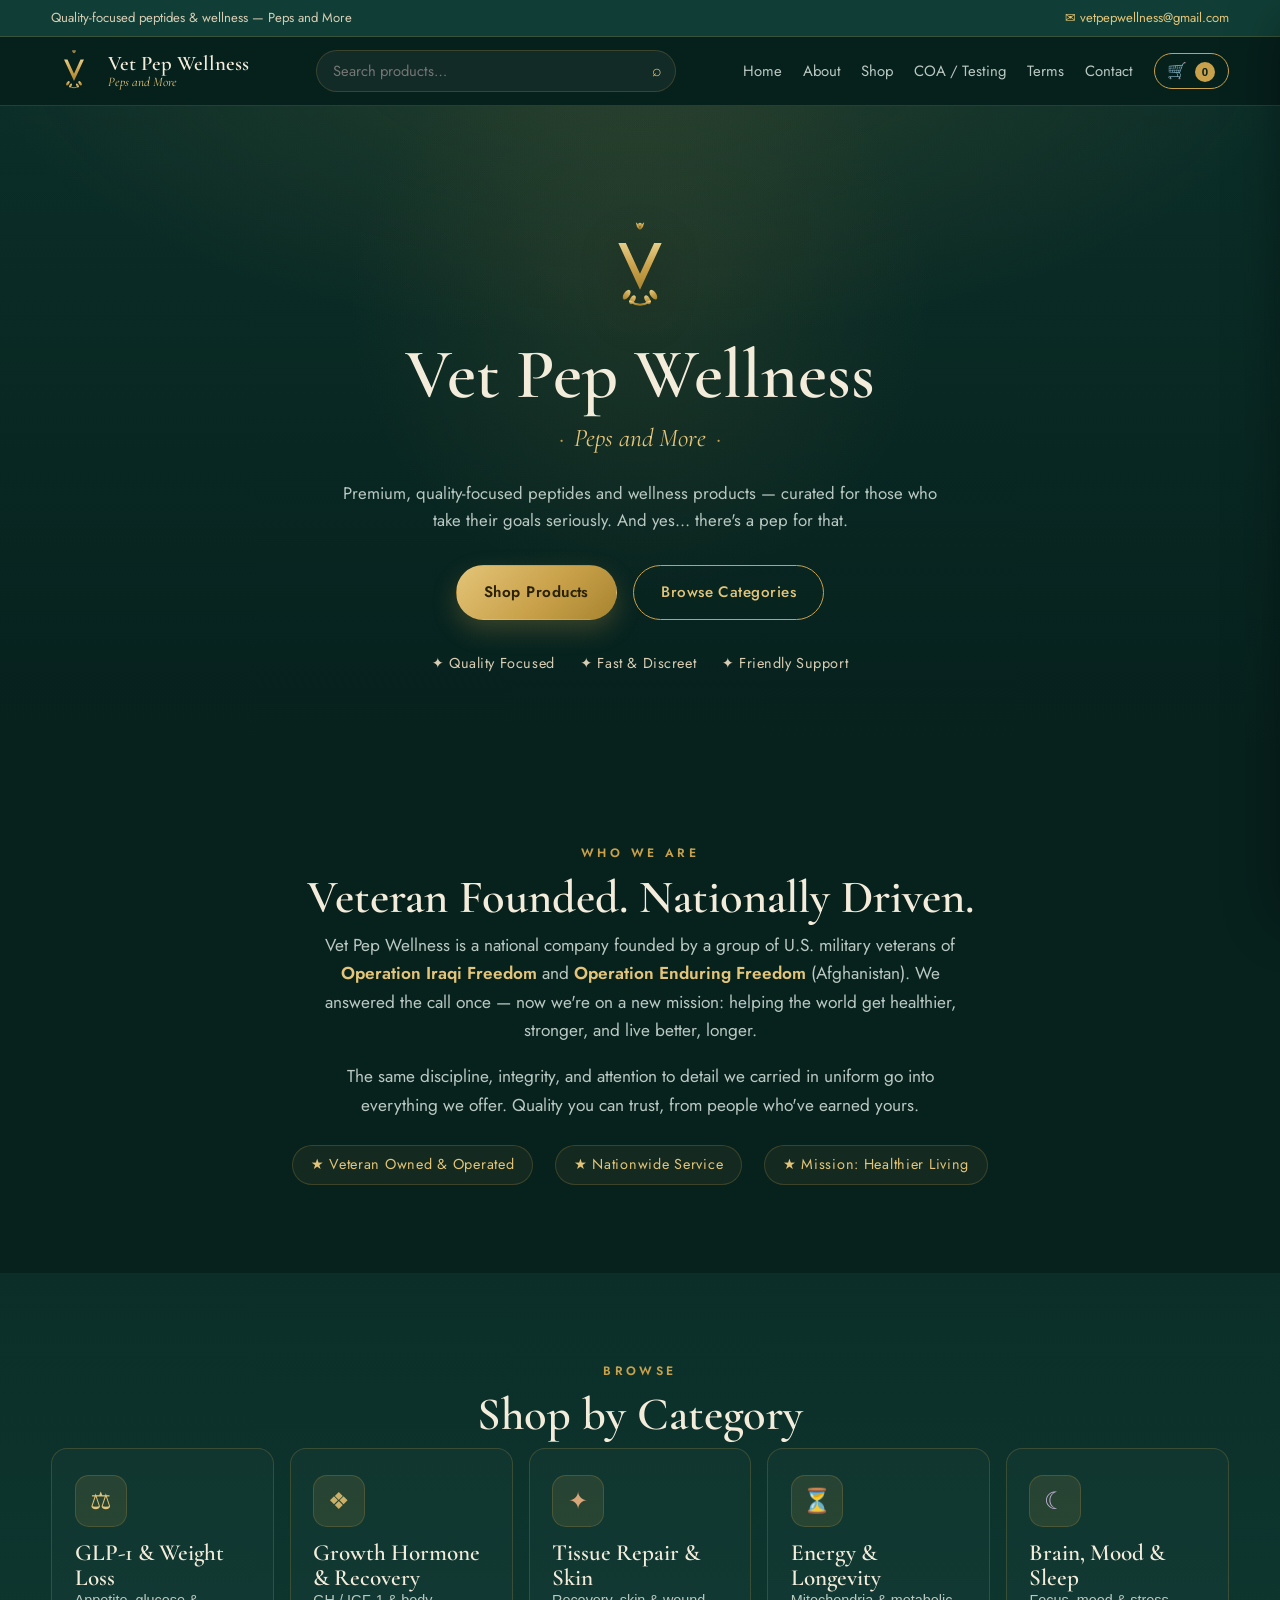
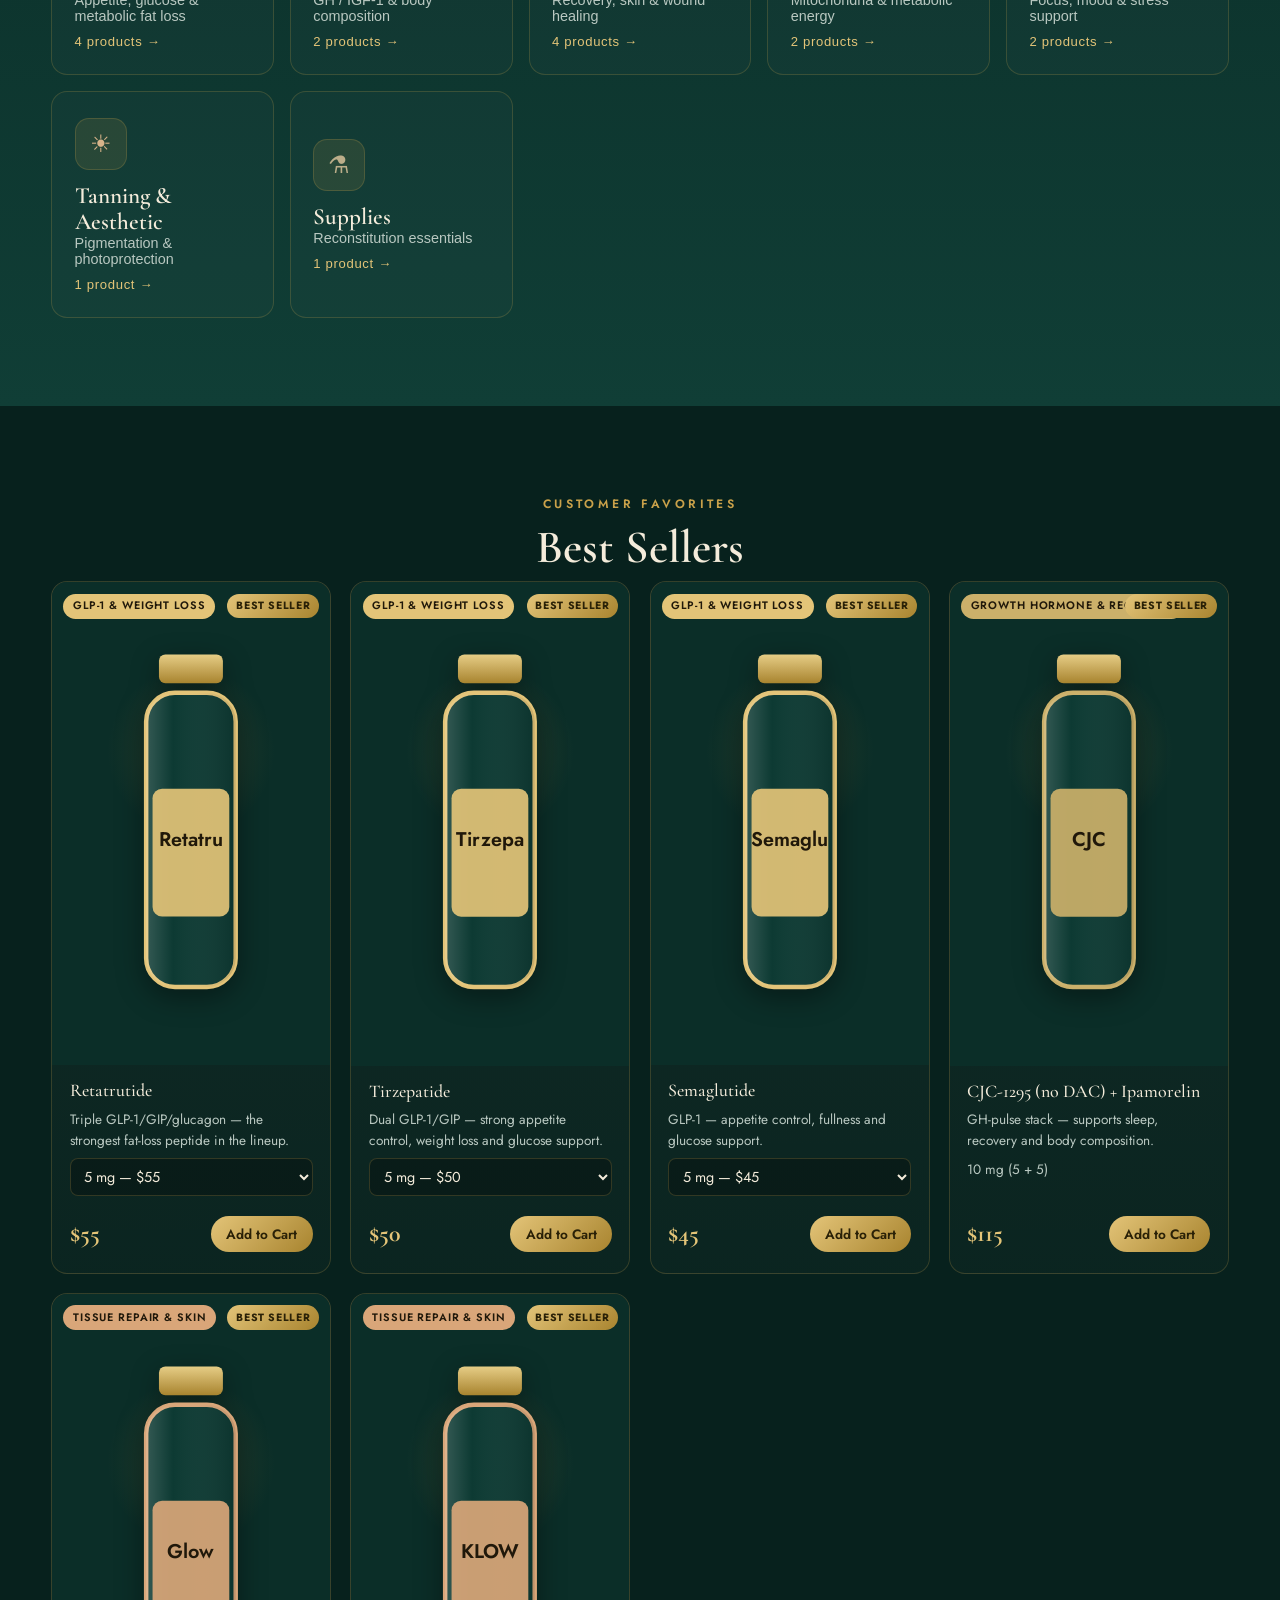
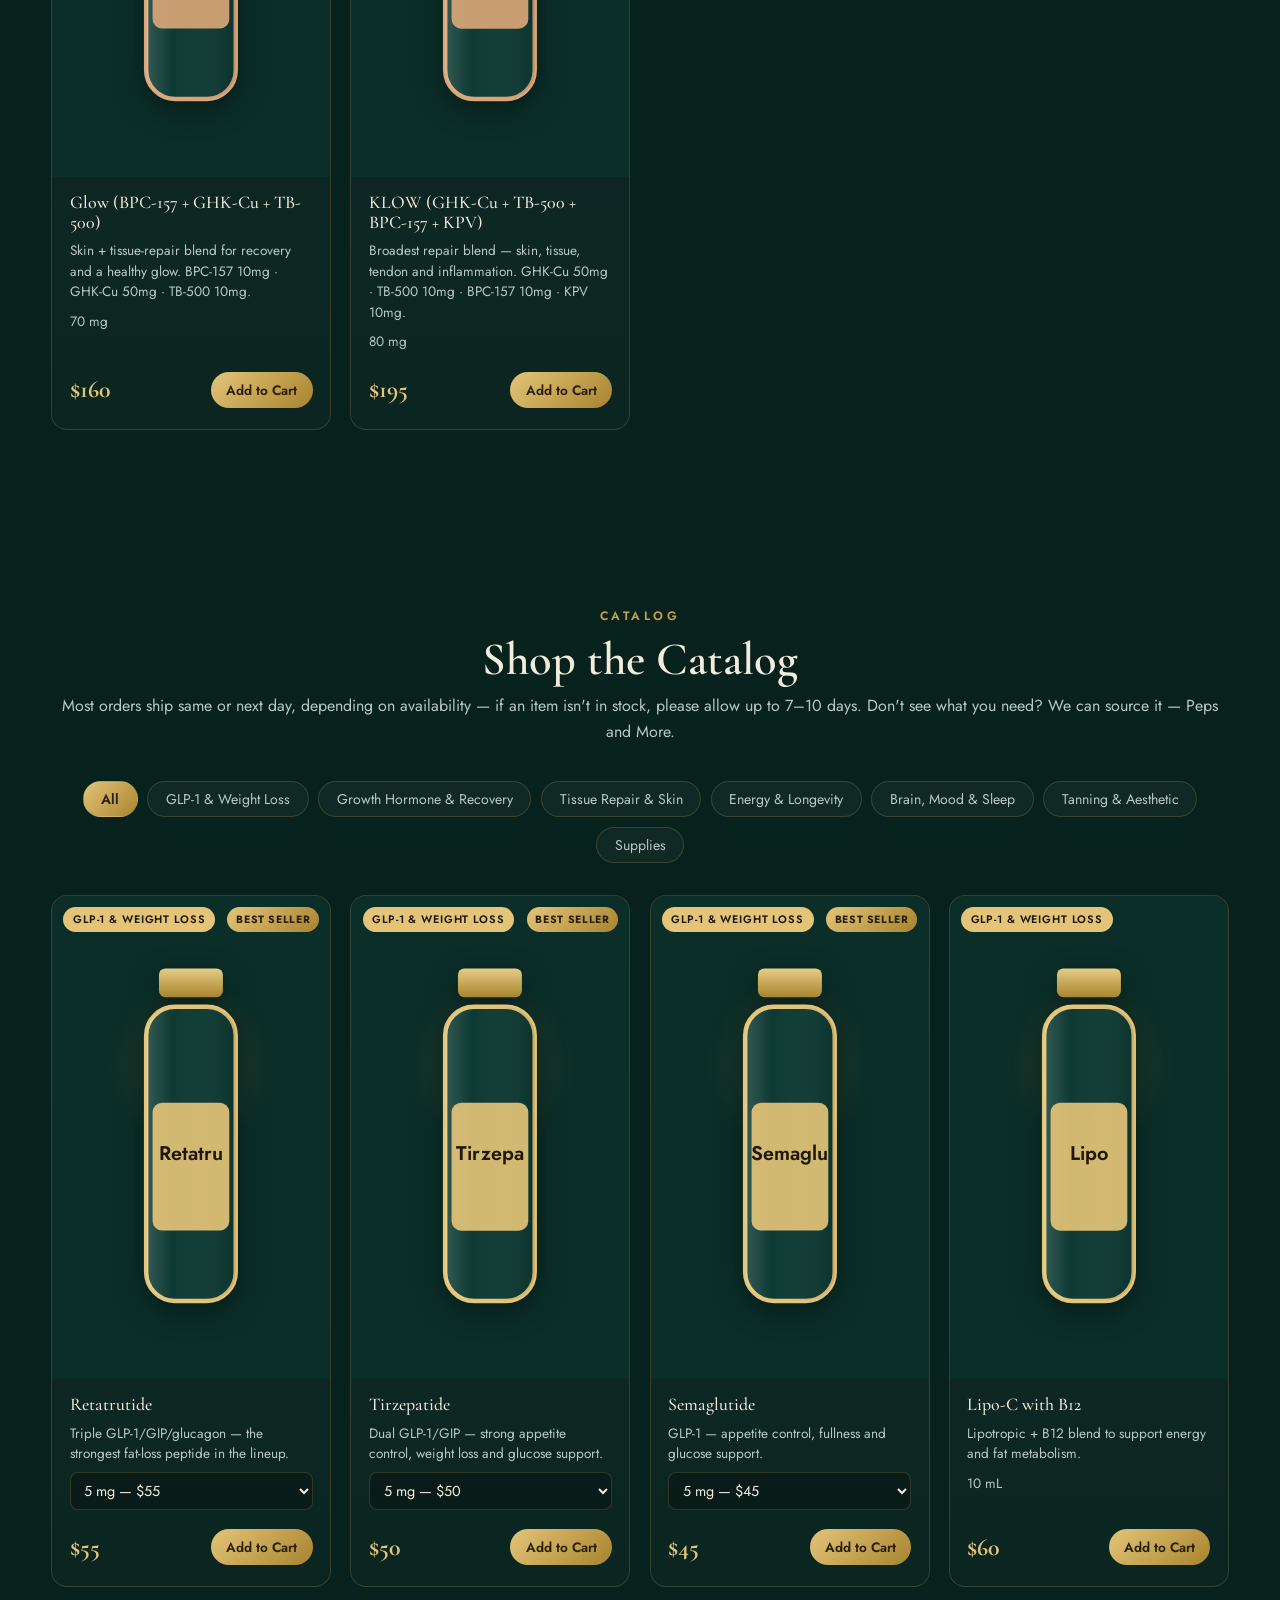
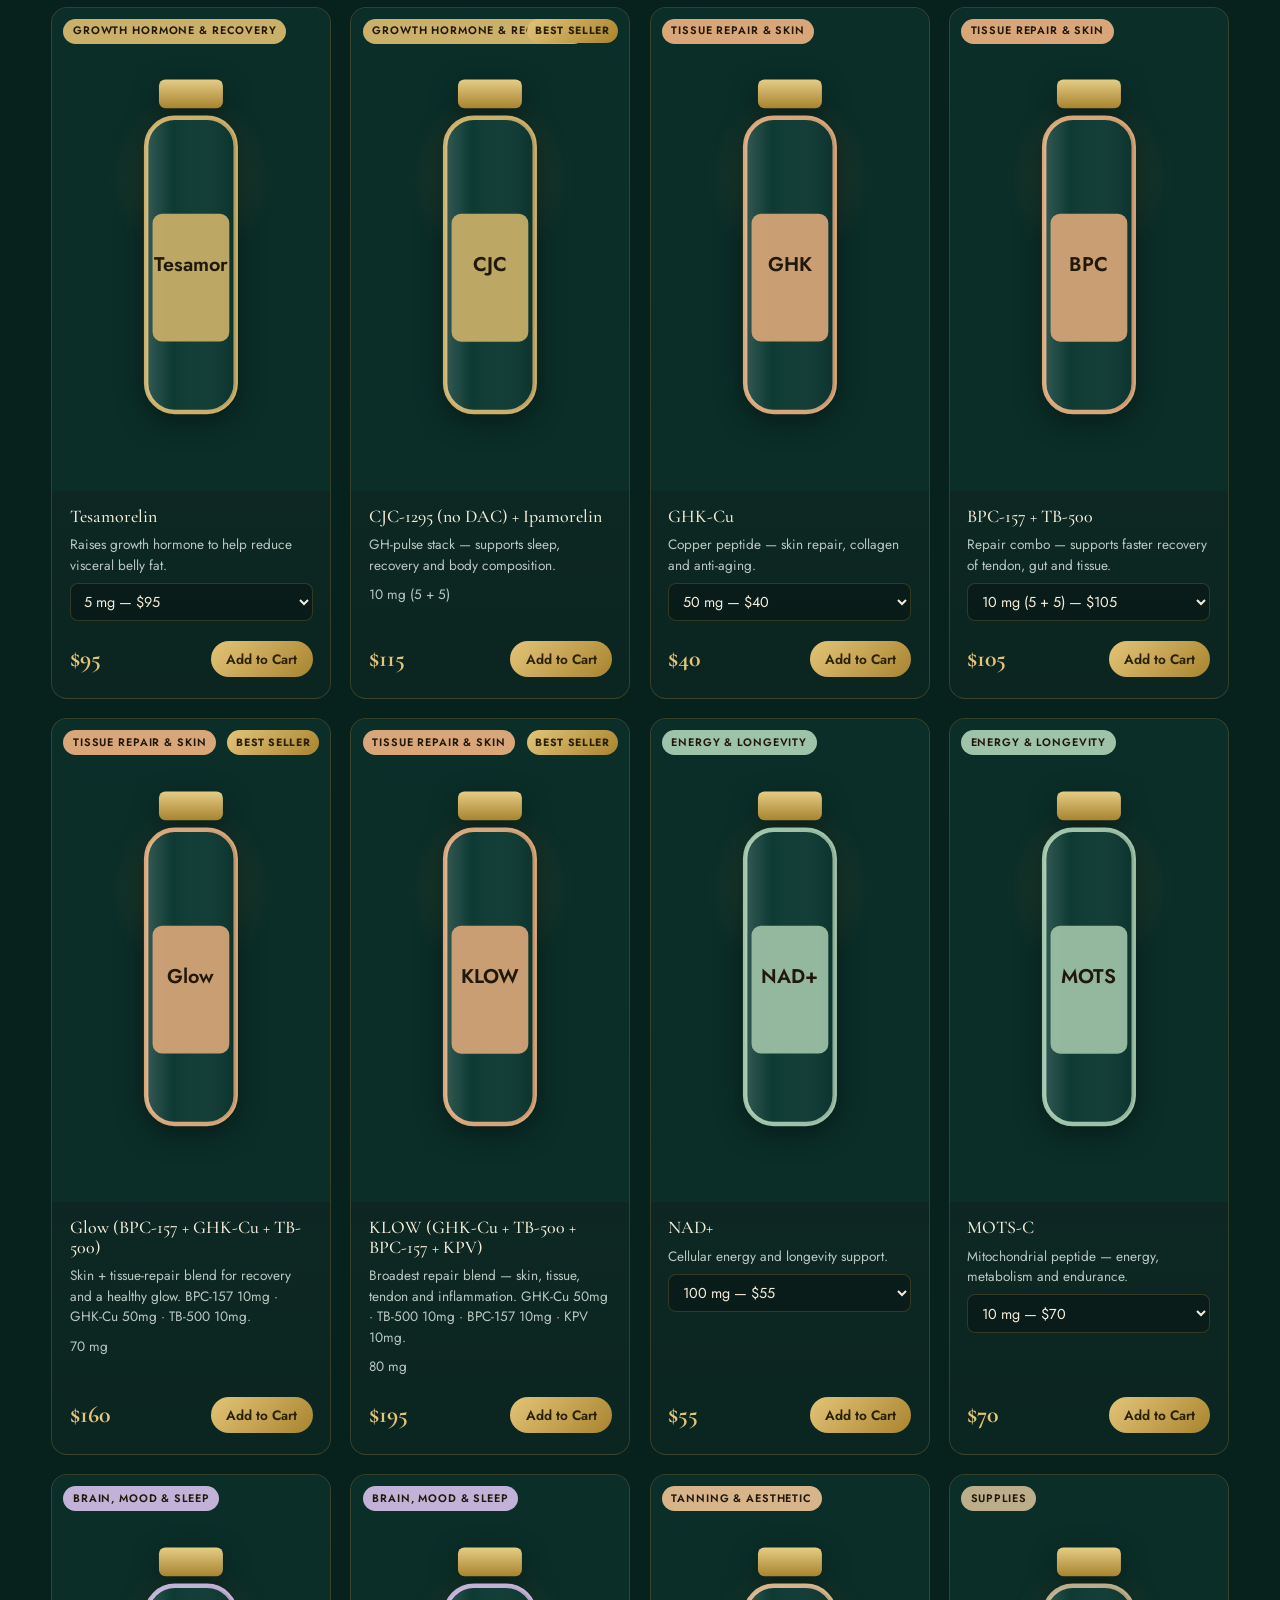
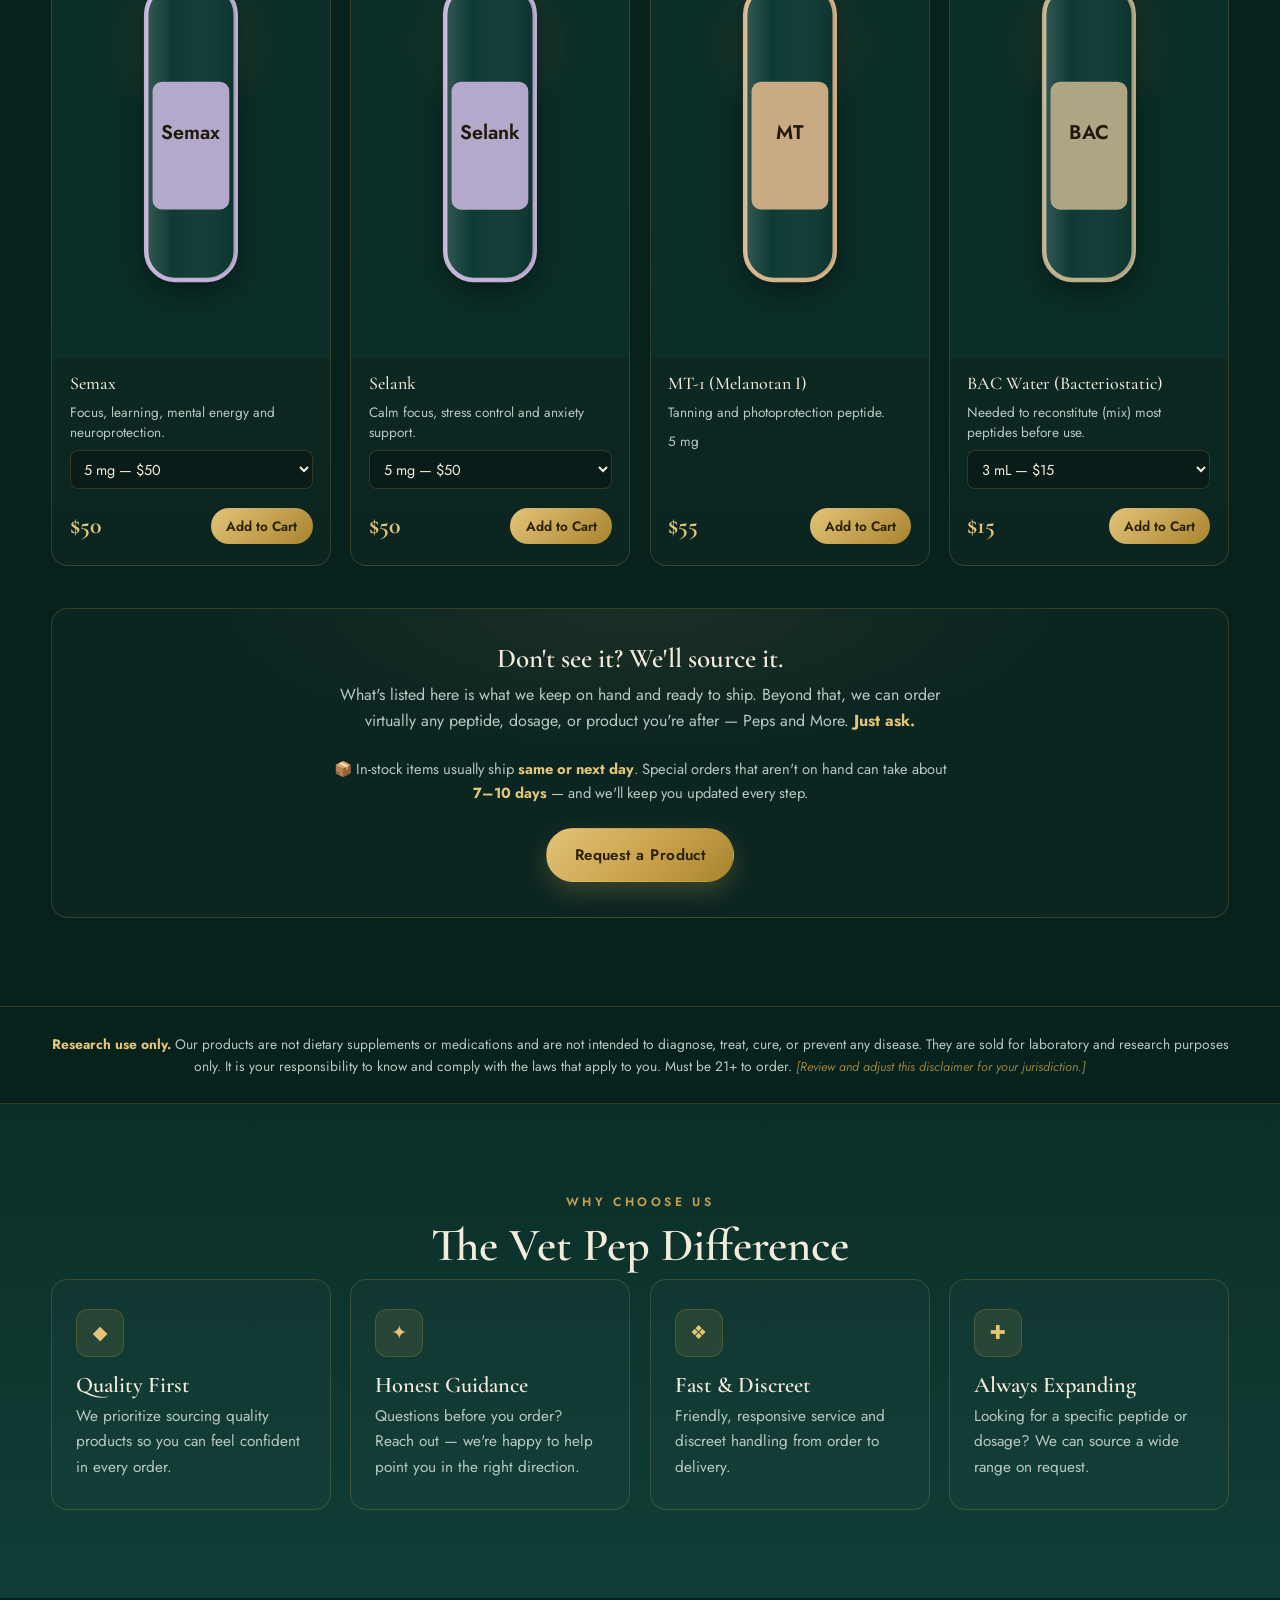
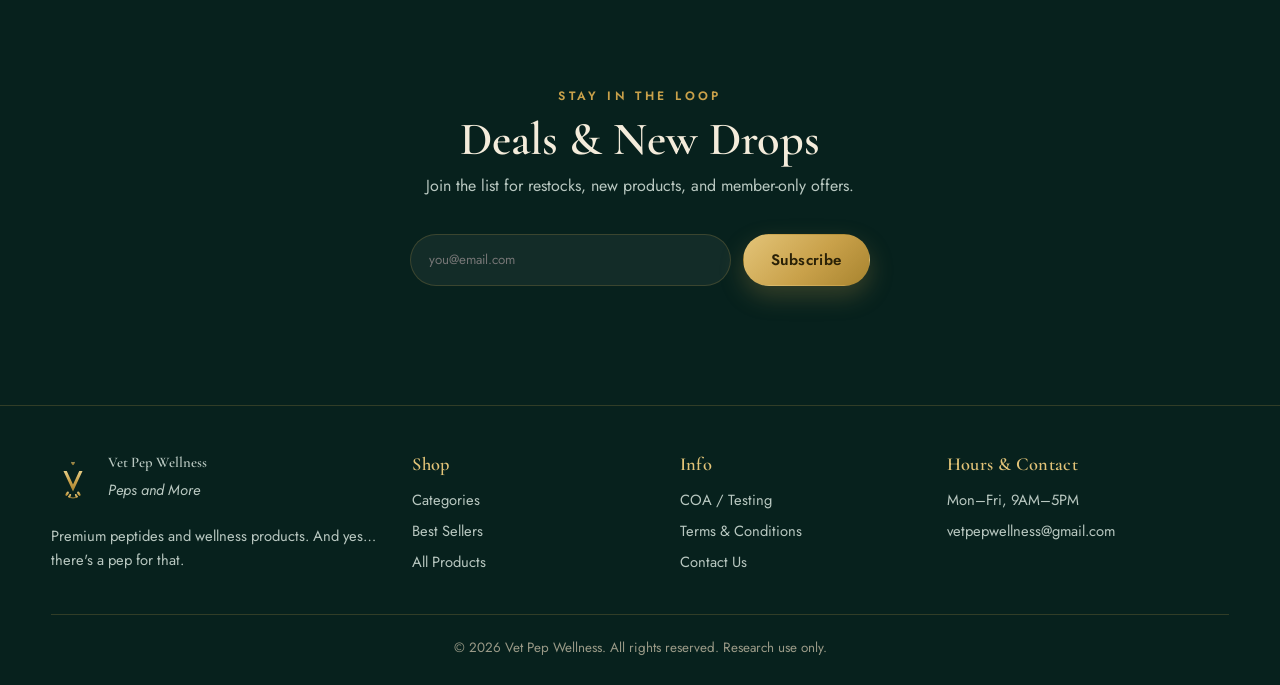
==== index.html @ 70e0a2d5 "Switch contact to email (vetpepwellness@gmail.com), remove phone & SMS/WhatsApp buttons; rep codes t" ====
<!DOCTYPE html>
<html lang="en">
<head>
  <meta charset="UTF-8" />
  <meta name="viewport" content="width=device-width, initial-scale=1.0" />
  <title>Vet Pep Wellness — Peps and More</title>
  <meta name="description" content="Vet Pep Wellness — premium research peptides and wellness products. Peps and More. Veteran founded. GLP-1 analogs, geroprotectors, recovery and performance support." />
  <meta name="theme-color" content="#07211d" />
  <link rel="canonical" href="https://vetpepwellness.com/" />
  <!-- Open Graph / social sharing -->
  <meta property="og:type" content="website" />
  <meta property="og:site_name" content="Vet Pep Wellness" />
  <meta property="og:title" content="Vet Pep Wellness — Peps and More" />
  <meta property="og:description" content="Premium peptides & wellness products. Veteran founded & operated. And yes… there's a pep for that." />
  <meta property="og:url" content="https://vetpepwellness.com/" />
  <meta property="og:image" content="https://vetpepwellness.com/assets/og-image.png" />
  <meta name="twitter:card" content="summary_large_image" />
  <meta name="twitter:title" content="Vet Pep Wellness — Peps and More" />
  <meta name="twitter:description" content="Premium peptides & wellness products. Veteran founded & operated." />
  <meta name="twitter:image" content="https://vetpepwellness.com/assets/og-image.png" />
  <!-- NOTE: replace the vetpepwellness.com URLs above with your real domain. -->
  <link rel="icon" href="assets/logo.svg" type="image/svg+xml" />
  <link rel="apple-touch-icon" href="assets/logo.svg" />
  <link rel="preconnect" href="https://fonts.googleapis.com" />
  <link rel="preconnect" href="https://fonts.gstatic.com" crossorigin />
  <link href="https://fonts.googleapis.com/css2?family=Cormorant+Garamond:wght@500;600;700&family=Jost:wght@300;400;500;600&display=swap" rel="stylesheet" />
  <link rel="stylesheet" href="styles.css" />
</head>
<body>
  <!-- Top bar -->
  <div class="topbar">
    <div class="container topbar-inner">
      <span>Quality-focused peptides &amp; wellness — Peps and More</span>
      <a href="mailto:vetpepwellness@gmail.com" class="topbar-phone">✉ vetpepwellness@gmail.com</a>
    </div>
  </div>

  <!-- Header / Nav -->
  <header class="site-header" id="top">
    <div class="container nav-inner">
      <a class="brand" href="index.html" aria-label="Vet Pep Wellness home">
        <img src="assets/logo.svg" alt="" class="brand-mark" width="46" height="46" />
        <span class="brand-text">
          <span class="brand-name">Vet Pep Wellness</span>
          <span class="brand-tag">Peps and More</span>
        </span>
      </a>

      <div class="nav-search">
        <input type="search" id="search" placeholder="Search products…" aria-label="Search products" />
        <span class="nav-search-icon" aria-hidden="true">⌕</span>
      </div>

      <button class="nav-toggle" aria-label="Toggle menu" aria-expanded="false">
        <span></span><span></span><span></span>
      </button>

      <nav class="nav" aria-label="Primary">
        <a href="index.html">Home</a>
        <a href="#about">About</a>
        <a href="#shop">Shop</a>
        <a href="coa.html">COA / Testing</a>
        <a href="terms.html">Terms</a>
        <a href="contact.html">Contact</a>
        <button class="cart-btn" id="cart-btn" aria-label="Open cart">
          🛒 <span class="cart-count" id="cart-count">0</span>
        </button>
      </nav>
    </div>
  </header>

  <!-- Hero / Advertisement -->
  <section class="hero">
    <div class="hero-glow" aria-hidden="true"></div>
    <div class="container hero-inner">
      <img src="assets/logo.svg" alt="Vet Pep Wellness" class="hero-logo" width="100" height="100" />
      <h1 class="hero-title">Vet Pep Wellness</h1>
      <p class="hero-sub">Peps and More</p>
      <p class="hero-lead">Premium, quality-focused peptides and wellness products — curated for those who take their goals seriously. And yes… there's a pep for that.</p>
      <div class="hero-actions">
        <a href="#shop" class="btn btn-gold">Shop Products</a>
        <a href="#categories" class="btn btn-ghost">Browse Categories</a>
      </div>
      <div class="hero-badges">
        <span>✦ Quality Focused</span>
        <span>✦ Fast &amp; Discreet</span>
        <span>✦ Friendly Support</span>
      </div>
    </div>
  </section>

  <!-- Who We Are -->
  <section class="section" id="about">
    <div class="container narrow center">
      <p class="eyebrow center">Who We Are</p>
      <h2 class="section-title">Veteran Founded. Nationally Driven.</h2>
      <p class="about-lead">
        Vet Pep Wellness is a national company founded by a group of U.S. military veterans
        of <strong>Operation Iraqi Freedom</strong> and <strong>Operation Enduring Freedom</strong>
        (Afghanistan). We answered the call once — now we're on a new mission: helping the
        world get healthier, stronger, and live better, longer.
      </p>
      <p class="about-lead">
        The same discipline, integrity, and attention to detail we carried in uniform go into
        everything we offer. Quality you can trust, from people who've earned yours.
      </p>
      <div class="about-badges">
        <span>★ Veteran Owned &amp; Operated</span>
        <span>★ Nationwide Service</span>
        <span>★ Mission: Healthier Living</span>
      </div>
    </div>
  </section>

  <!-- Categories -->
  <section class="section section-alt" id="categories">
    <div class="container">
      <p class="eyebrow center">Browse</p>
      <h2 class="section-title center">Shop by Category</h2>
      <div class="category-grid" id="category-grid"><!-- injected --></div>
    </div>
  </section>

  <!-- Featured / Best Sellers -->
  <section class="section" id="featured">
    <div class="container">
      <p class="eyebrow center">Customer Favorites</p>
      <h2 class="section-title center">Best Sellers</h2>
      <div class="product-grid" id="featured-grid"><!-- injected --></div>
    </div>
  </section>

  <!-- Full Shop -->
  <section class="section" id="shop">
    <div class="container">
      <p class="eyebrow center">Catalog</p>
      <h2 class="section-title center">Shop the Catalog</h2>
      <p class="section-note center">Most orders ship same or next day, depending on availability — if an item isn't in stock, please allow up to 7–10 days. Don't see what you need? We can source it — Peps and More.</p>

      <div class="shop-filters" id="shop-filters"><!-- category pills injected --></div>
      <div class="product-grid" id="shop-grid"><!-- injected --></div>
      <p class="no-results" id="no-results" hidden>No products match your search.</p>

      <div class="catalog-callout">
        <h3>Don't see it? We'll source it.</h3>
        <p>
          What's listed here is what we keep on hand and ready to ship. Beyond that, we can
          order virtually any peptide, dosage, or product you're after — Peps and More.
          <strong>Just ask.</strong>
        </p>
        <p class="callout-shipping">
          📦 In-stock items usually ship <strong>same or next day</strong>. Special orders that
          aren't on hand can take about <strong>7–10 days</strong> — and we'll keep you updated
          every step.
        </p>
        <a href="contact.html" class="btn btn-gold">Request a Product</a>
      </div>
    </div>
  </section>

  <!-- Disclaimer banner -->
  <section class="disclaimer-banner">
    <div class="container">
      <p>
        <strong>Research use only.</strong> Our products are not dietary supplements or
        medications and are not intended to diagnose, treat, cure, or prevent any disease.
        They are sold for laboratory and research purposes only. It is your responsibility
        to know and comply with the laws that apply to you. Must be 21+ to order.
        <em>[Review and adjust this disclaimer for your jurisdiction.]</em>
      </p>
    </div>
  </section>

  <!-- Why Us -->
  <section class="section section-alt" id="why">
    <div class="container">
      <p class="eyebrow center">Why Choose Us</p>
      <h2 class="section-title center">The Vet Pep Difference</h2>
      <div class="feature-grid">
        <div class="feature"><div class="feature-icon">◆</div><h3>Quality First</h3><p>We prioritize sourcing quality products so you can feel confident in every order.</p></div>
        <div class="feature"><div class="feature-icon">✦</div><h3>Honest Guidance</h3><p>Questions before you order? Reach out — we're happy to help point you in the right direction.</p></div>
        <div class="feature"><div class="feature-icon">❖</div><h3>Fast &amp; Discreet</h3><p>Friendly, responsive service and discreet handling from order to delivery.</p></div>
        <div class="feature"><div class="feature-icon">✚</div><h3>Always Expanding</h3><p>Looking for a specific peptide or dosage? We can source a wide range on request.</p></div>
      </div>
    </div>
  </section>

  <!-- Newsletter -->
  <section class="section newsletter" id="newsletter">
    <div class="container narrow center">
      <p class="eyebrow center">Stay In The Loop</p>
      <h2 class="section-title">Deals &amp; New Drops</h2>
      <p class="section-note">Join the list for restocks, new products, and member-only offers.</p>
      <form class="newsletter-form" id="newsletter-form">
        <input type="email" name="email" required placeholder="you@email.com" aria-label="Email address" />
        <button type="submit" class="btn btn-gold">Subscribe</button>
      </form>
      <p class="form-hint" id="newsletter-hint"></p>
    </div>
  </section>

  <!-- Footer -->
  <footer class="site-footer">
    <div class="container footer-grid">
      <div class="footer-col">
        <div class="footer-brand">
          <img src="assets/logo.svg" alt="" width="44" height="44" />
          <div>
            <p class="footer-name">Vet Pep Wellness</p>
            <p class="footer-tag">Peps and More</p>
          </div>
        </div>
        <p class="footer-blurb">Premium peptides and wellness products. And yes… there's a pep for that.</p>
      </div>
      <div class="footer-col">
        <h4>Shop</h4>
        <a href="#categories">Categories</a>
        <a href="#featured">Best Sellers</a>
        <a href="#shop">All Products</a>
      </div>
      <div class="footer-col">
        <h4>Info</h4>
        <a href="coa.html">COA / Testing</a>
        <a href="terms.html">Terms &amp; Conditions</a>
        <a href="contact.html">Contact Us</a>
      </div>
      <div class="footer-col">
        <h4>Hours &amp; Contact</h4>
        <p>Mon–Fri, 9AM–5PM</p>
        <a href="mailto:vetpepwellness@gmail.com">vetpepwellness@gmail.com</a>
      </div>
    </div>
    <div class="container">
      <p class="copyright">© <span id="year"></span> Vet Pep Wellness. All rights reserved. Research use only.</p>
    </div>
  </footer>

  <!-- Cart drawer -->
  <div class="cart-overlay" id="cart-overlay" hidden></div>
  <aside class="cart-drawer" id="cart-drawer" aria-label="Shopping cart" aria-hidden="true">
    <div class="cart-head">
      <h3>Your Cart</h3>
      <button class="cart-close" id="cart-close" aria-label="Close cart">✕</button>
    </div>
    <div class="cart-items" id="cart-items"><!-- injected --></div>
    <div class="cart-foot">
      <div class="cart-total"><span>Subtotal</span><span id="cart-subtotal">$0</span></div>
      <p class="cart-note">+ $3/vial shipping, calculated at checkout.</p>
      <button class="btn btn-gold btn-block" id="checkout-btn" disabled>Checkout</button>
    </div>
  </aside>

  <!-- Checkout modal -->
  <div class="modal-overlay" id="checkout-overlay" hidden>
    <div class="modal" role="dialog" aria-modal="true" aria-labelledby="checkout-title">
      <button class="modal-close" id="checkout-close" aria-label="Close">✕</button>
      <h3 id="checkout-title">Review &amp; Place Order</h3>
      <p class="modal-sub">Send us your order and we'll confirm availability, total (incl. shipping), and payment details.</p>
      <div class="checkout-summary" id="checkout-summary"><!-- injected --></div>

      <!-- BAC water reminder -->
      <div class="bac-reminder" id="bac-reminder" hidden>
        <p>💧 Most peptides need <strong>BAC water (3 mL)</strong> to mix before use. Did you forget yours?</p>
        <button type="button" class="btn btn-gold" id="add-bac-btn">Add BAC Water 3 mL — $15</button>
      </div>

      <!-- Salesperson / referral code -->
      <div class="referral">
        <label for="referral-code">Have a salesperson or referral code? <span>(optional — get free BAC water)</span></label>
        <div class="referral-row">
          <input type="text" id="referral-code" placeholder="Enter code" autocomplete="off" />
          <button type="button" class="btn btn-ghost" id="apply-code">Apply</button>
        </div>
        <p class="referral-status" id="referral-status"></p>
      </div>

      <p class="checkout-note">Most products require BAC water to reconstitute. In-stock items typically ship same or next day; anything we special-order for you can take about 7–10 days — we'll keep you posted either way.</p>

      <form class="checkout-form" id="checkout-form">
        <div class="form-row">
          <label>Full Name<input type="text" name="name" required /></label>
          <label>Email or Phone<input type="text" name="contact" required /></label>
        </div>
        <label>Shipping Address<textarea name="address" rows="2" required></textarea></label>
        <label>Notes (optional)<textarea name="notes" rows="2" placeholder="Anything we should know?"></textarea></label>
        <button type="submit" class="btn btn-gold btn-block">Place Order</button>
        <p class="form-hint" id="checkout-hint"></p>
      </form>

      <!-- One-tap send options (shown after Place Order) -->
      <div class="order-channels" id="order-channels" hidden>
        <p class="order-sent-title">✓ Order ready — send it to us:</p>
        <div class="channel-btns">
          <a class="btn btn-gold channel-btn" id="ch-email" href="#">✉ Email</a>
          <button class="btn btn-ghost channel-btn" id="ch-copy" type="button">⧉ Copy Order</button>
        </div>
        <p class="order-channels-note">Pick whatever's easiest — we'll confirm your total right back.</p>
        <div class="pay-methods">
          <p class="pay-title">Pay by</p>
          <div class="pay-links">
            <a class="pay-link" href="https://cash.app/$vetpepwellness" target="_blank" rel="noopener">💵 Cash App — $vetpepwellness</a>
            <a class="pay-link" href="https://www.venmo.com/u/vetpepwellness" target="_blank" rel="noopener">🅥 Venmo — @vetpepwellness</a>
            <a class="pay-link" href="https://cash.app/launch/bitcoin/$vetpepwellness/KtneJ3fp2a" target="_blank" rel="noopener">₿ Bitcoin (via Cash App)</a>
            <span class="pay-link static">🤝 Cash — local pickup or delivery around Lubbock &amp; West Texas</span>
          </div>
          <p class="pay-note">Please send payment once we confirm your total, and add your name in the note so we can match it to your order.</p>
        </div>
      </div>
    </div>
  </div>

  <script src="script.js"></script>
</body>
</html>
---- styles.css ----
/* ===== Vet Pep Wellness — theme ===== */
:root {
  --emerald-darkest: #07211d;
  --emerald-dark: #0b2e28;
  --emerald: #103e36;
  --emerald-soft: #15463d;
  --gold: #c9a14a;
  --gold-light: #e3c478;
  --gold-deep: #a8842f;
  --cream: #f4ecdb;
  --cream-dim: #d8cdb4;
  --text: #eef3ef;
  --text-muted: #b9c8c1;
  --line: rgba(201, 161, 74, 0.22);
  --shadow: 0 18px 50px rgba(0, 0, 0, 0.35);
  --radius: 16px;
  --maxw: 1180px;
}

* { box-sizing: border-box; margin: 0; padding: 0; }
html { scroll-behavior: smooth; }
body {
  font-family: "Jost", system-ui, sans-serif;
  color: var(--text); background: var(--emerald-darkest);
  line-height: 1.65; -webkit-font-smoothing: antialiased;
}
h1, h2, h3, h4, .brand-name, .hero-title, .footer-name {
  font-family: "Cormorant Garamond", Georgia, serif; font-weight: 600; line-height: 1.1;
}
a { color: inherit; text-decoration: none; }
img { display: block; max-width: 100%; }
.container { width: 92%; max-width: var(--maxw); margin: 0 auto; }
.container.narrow { max-width: 760px; }
.center { text-align: center; }

/* ===== Buttons ===== */
.btn {
  display: inline-flex; align-items: center; justify-content: center;
  padding: 0.85rem 1.7rem; border-radius: 999px; font-weight: 500;
  letter-spacing: 0.03em; font-size: 0.95rem; cursor: pointer;
  transition: transform 0.2s, box-shadow 0.2s, background 0.2s; border: 1px solid transparent;
  font-family: inherit;
}
.btn-gold { background: linear-gradient(135deg, var(--gold-light), var(--gold) 55%, var(--gold-deep)); color: #2a2107; font-weight: 600; box-shadow: 0 10px 24px rgba(201,161,74,0.25); }
.btn-gold:hover { transform: translateY(-2px); box-shadow: 0 14px 30px rgba(201,161,74,0.4); }
.btn-gold:disabled { opacity: 0.5; cursor: not-allowed; transform: none; box-shadow: none; }
.btn-ghost { border-color: var(--gold); color: var(--gold-light); }
.btn-ghost:hover { background: rgba(201,161,74,0.1); transform: translateY(-2px); }
.btn-block { width: 100%; }

/* ===== Topbar ===== */
.topbar { background: var(--emerald); border-bottom: 1px solid var(--line); font-size: 0.82rem; color: var(--cream-dim); }
.topbar-inner { display: flex; justify-content: space-between; align-items: center; padding: 0.45rem 0; gap: 1rem; }
.topbar-phone { color: var(--gold-light); }
.topbar em { opacity: 0.65; font-style: italic; }

/* ===== Header ===== */
.site-header { position: sticky; top: 0; z-index: 50; background: rgba(7,33,29,0.9); backdrop-filter: blur(10px); border-bottom: 1px solid var(--line); }
.nav-inner { display: flex; align-items: center; gap: 1.2rem; padding: 0.7rem 0; }
.brand { display: flex; align-items: center; gap: 0.7rem; flex: none; }
.brand-text { display: flex; flex-direction: column; line-height: 1.05; }
.brand-name { font-size: 1.3rem; color: var(--cream); }
.brand-tag { font-family: "Cormorant Garamond", serif; font-style: italic; font-size: 0.82rem; color: var(--gold-light); }

.nav-search { position: relative; flex: 1; max-width: 360px; margin: 0 auto; }
.nav-search input { width: 100%; background: rgba(255,255,255,0.05); border: 1px solid var(--line); color: var(--text); border-radius: 999px; padding: 0.55rem 2.2rem 0.55rem 1rem; font-family: inherit; font-size: 0.92rem; }
.nav-search input:focus { outline: none; border-color: var(--gold); }
.nav-search-icon { position: absolute; right: 0.9rem; top: 50%; transform: translateY(-50%); color: var(--gold-light); pointer-events: none; }

.nav { display: flex; align-items: center; gap: 1.3rem; flex: none; }
.nav a { font-size: 0.93rem; color: var(--text-muted); transition: color 0.2s; }
.nav a:hover { color: var(--gold-light); }
.cart-btn { position: relative; background: none; border: 1px solid var(--gold); border-radius: 999px; padding: 0.4rem 0.8rem; color: var(--gold-light); cursor: pointer; font-size: 1rem; }
.cart-btn:hover { background: rgba(201,161,74,0.12); }
.cart-count { display: inline-grid; place-items: center; min-width: 1.25rem; height: 1.25rem; padding: 0 0.3rem; margin-left: 0.2rem; background: var(--gold); color: var(--emerald-darkest); border-radius: 999px; font-size: 0.72rem; font-weight: 600; }
.nav-toggle { display: none; flex-direction: column; gap: 5px; background: none; border: 0; cursor: pointer; padding: 6px; }
.nav-toggle span { width: 26px; height: 2px; background: var(--gold-light); border-radius: 2px; transition: 0.3s; }

/* ===== Hero ===== */
.hero { position: relative; overflow: hidden; text-align: center; padding: clamp(3.5rem,9vw,7rem) 0 clamp(3rem,7vw,5rem); background: radial-gradient(1100px 500px at 50% -10%, rgba(201,161,74,0.14), transparent 60%), linear-gradient(180deg, var(--emerald-dark), var(--emerald-darkest)); }
.hero-glow { position: absolute; inset: 0; pointer-events: none; background: radial-gradient(420px 420px at 50% 30%, rgba(201,161,74,0.10), transparent 70%); }
.hero-inner { position: relative; z-index: 1; }
.hero-logo { margin: 0 auto 1.1rem; filter: drop-shadow(0 8px 22px rgba(0,0,0,0.45)); }
.hero-title { font-size: clamp(2.4rem,7vw,4.4rem); color: var(--cream); }
.hero-sub { font-family: "Cormorant Garamond", serif; font-style: italic; font-size: clamp(1.15rem,3vw,1.6rem); color: var(--gold-light); margin-top: 0.2rem; }
.hero-sub::before, .hero-sub::after { content: "·"; margin: 0 0.6rem; color: var(--gold); }
.hero-lead { max-width: 600px; margin: 1.3rem auto 1.9rem; color: var(--text-muted); font-size: 1.05rem; }
.hero-actions { display: flex; gap: 1rem; justify-content: center; flex-wrap: wrap; }
.hero-badges { display: flex; gap: 1.6rem; justify-content: center; flex-wrap: wrap; margin-top: 2rem; color: var(--cream-dim); font-size: 0.9rem; letter-spacing: 0.04em; }

/* ===== Sections ===== */
.section { padding: clamp(3rem,7vw,5.5rem) 0; }
.section-alt { background: linear-gradient(180deg, var(--emerald-dark), var(--emerald)); }
.eyebrow { text-transform: uppercase; letter-spacing: 0.28em; font-size: 0.76rem; color: var(--gold); font-weight: 600; margin-bottom: 0.5rem; }
.section-title { font-size: clamp(1.9rem,5vw,2.9rem); color: var(--cream); margin-bottom: 0.5rem; }
.section-note { color: var(--text-muted); margin-bottom: 2.2rem; }

/* ===== About / Who We Are ===== */
.about-lead { color: var(--text-muted); font-size: 1.08rem; max-width: 660px; margin: 0 auto 1.1rem; }
.about-lead strong { color: var(--gold-light); font-weight: 600; }
.about-badges { display: flex; gap: 1.4rem; justify-content: center; flex-wrap: wrap; margin-top: 1.6rem; }
.about-badges span { color: var(--gold-light); font-size: 0.9rem; letter-spacing: 0.05em; border: 1px solid var(--line); border-radius: 999px; padding: 0.45rem 1.1rem; background: rgba(201,161,74,0.07); }

/* ===== Categories ===== */
.category-grid { display: grid; gap: 1rem; grid-template-columns: repeat(auto-fit, minmax(210px, 1fr)); }
.category-card { display: block; padding: 1.6rem 1.4rem; border-radius: var(--radius); border: 1px solid var(--line); background: rgba(255,255,255,0.02); transition: transform 0.2s, border-color 0.2s; cursor: pointer; text-align: left; }
.category-card:hover { transform: translateY(-4px); border-color: var(--gold); }
.category-icon { width: 52px; height: 52px; border-radius: 14px; display: grid; place-items: center; font-size: 1.5rem; margin-bottom: 0.9rem; background: rgba(201,161,74,0.12); border: 1px solid var(--line); }
.category-card h3 { font-size: 1.45rem; color: var(--cream); }
.category-card p { color: var(--text-muted); font-size: 0.9rem; }
.category-card .cat-count { display: inline-block; margin-top: 0.6rem; color: var(--gold-light); font-size: 0.82rem; letter-spacing: 0.05em; }

/* ===== Products ===== */
.product-grid { display: grid; gap: 1.2rem; grid-template-columns: repeat(auto-fill, minmax(240px, 1fr)); }
.product-card { display: flex; flex-direction: column; border-radius: var(--radius); overflow: hidden; border: 1px solid var(--line); background: linear-gradient(180deg, rgba(244,236,219,0.05), rgba(244,236,219,0.02)); transition: transform 0.2s, border-color 0.2s, box-shadow 0.2s; }
.product-card:hover { transform: translateY(-4px); border-color: var(--gold); box-shadow: 0 16px 34px rgba(0,0,0,0.32); }
.product-media { position: relative; aspect-ratio: 4/3; display: grid; place-items: center; background: radial-gradient(120px 120px at 50% 35%, rgba(201,161,74,0.16), transparent 70%), var(--emerald-dark); padding: 1rem; }
.product-media svg { height: 78%; width: auto; filter: drop-shadow(0 8px 14px rgba(0,0,0,0.4)); }
.product-tag { position: absolute; top: 0.7rem; left: 0.7rem; font-size: 0.68rem; letter-spacing: 0.08em; text-transform: uppercase; padding: 0.22rem 0.6rem; border-radius: 999px; color: #20180a; font-weight: 600; }
.product-badge { position: absolute; top: 0.7rem; right: 0.7rem; font-size: 0.66rem; letter-spacing: 0.06em; text-transform: uppercase; padding: 0.22rem 0.55rem; border-radius: 999px; background: linear-gradient(135deg, var(--gold-light), var(--gold-deep)); color: #2a2107; font-weight: 700; }
.product-body { padding: 1rem 1.1rem 1.2rem; display: flex; flex-direction: column; gap: 0.5rem; flex: 1; }
.product-name { font-size: 1.12rem; color: var(--cream); font-weight: 500; font-family: "Cormorant Garamond", serif; }
.product-dose { color: var(--text-muted); font-size: 0.85rem; }
.product-info-text { color: var(--text-muted); font-size: 0.85rem; line-height: 1.5; }
.dose-select {
  width: 100%; font-family: inherit; font-size: 0.9rem; color: var(--cream);
  background: rgba(0,0,0,0.25); border: 1px solid var(--line); border-radius: 8px;
  padding: 0.45rem 0.6rem; cursor: pointer;
}
.dose-select:focus { outline: none; border-color: var(--gold); }
.dose-select option { background: var(--emerald-dark); color: var(--cream); }
.product-row { display: flex; align-items: center; justify-content: space-between; margin-top: auto; padding-top: 0.6rem; gap: 0.6rem; }
.product-price { font-family: "Cormorant Garamond", serif; font-weight: 700; font-size: 1.5rem; color: var(--gold-light); }
.add-btn { background: linear-gradient(135deg, var(--gold-light), var(--gold-deep)); color: #2a2107; border: 0; border-radius: 999px; padding: 0.5rem 0.95rem; font-weight: 600; cursor: pointer; font-family: inherit; font-size: 0.85rem; transition: transform 0.15s; }
.add-btn:hover { transform: translateY(-1px); }
.add-btn.added { background: var(--emerald-soft); color: var(--gold-light); border: 1px solid var(--gold); }

/* Shop filters */
.shop-filters { display: flex; flex-wrap: wrap; gap: 0.6rem; justify-content: center; margin-bottom: 2rem; }
.filter-pill { background: rgba(255,255,255,0.04); border: 1px solid var(--line); color: var(--text-muted); border-radius: 999px; padding: 0.45rem 1.1rem; cursor: pointer; font-family: inherit; font-size: 0.88rem; transition: 0.2s; }
.filter-pill:hover { color: var(--gold-light); }
.filter-pill.active { background: linear-gradient(135deg, var(--gold-light), var(--gold-deep)); color: #2a2107; border-color: transparent; font-weight: 600; }
.no-results { text-align: center; color: var(--text-muted); padding: 2rem 0; }
.catalog-callout { margin-top: 2.6rem; text-align: center; border: 1px solid var(--line); border-radius: var(--radius); padding: 2.2rem 1.5rem; background: radial-gradient(600px 200px at 50% 0%, rgba(201,161,74,0.08), transparent 70%), rgba(255,255,255,0.02); }
.catalog-callout h3 { font-size: 1.7rem; color: var(--cream); margin-bottom: 0.5rem; }
.catalog-callout p { color: var(--text-muted); max-width: 620px; margin: 0 auto 1.4rem; }
.catalog-callout strong { color: var(--gold-light); }
.callout-shipping { font-size: 0.92rem; margin-top: -0.4rem; }

/* Checkout: BAC reminder, referral, note */
.bac-reminder { border: 1px solid var(--gold); border-radius: 12px; padding: 1rem 1.1rem; margin-bottom: 1rem; background: rgba(201,161,74,0.08); text-align: center; }
.bac-reminder p { color: var(--cream); font-size: 0.92rem; margin-bottom: 0.7rem; }
.bac-reminder strong { color: var(--gold-light); }
.referral { margin-bottom: 1rem; }
.referral > label { display: block; font-size: 0.88rem; color: var(--text-muted); margin-bottom: 0.45rem; }
.referral > label span { color: var(--gold); }
.referral-row { display: flex; gap: 0.6rem; }
.referral-row input { flex: 1; font-family: inherit; font-size: 1rem; color: var(--text); background: rgba(255,255,255,0.04); border: 1px solid var(--line); border-radius: 10px; padding: 0.7rem 0.85rem; text-transform: uppercase; }
.referral-row input:focus { outline: none; border-color: var(--gold); }
.referral-row .btn { padding: 0.7rem 1.2rem; }
.referral-status { font-size: 0.85rem; margin-top: 0.5rem; min-height: 1em; }
.referral-status.ok { color: var(--gold-light); }
.referral-status.bad { color: #e0a87a; }
.checkout-note { font-size: 0.8rem; color: var(--text-muted); margin-bottom: 1.1rem; line-height: 1.5; }
.checkout-line.free span:last-child { color: var(--gold-light); font-weight: 600; letter-spacing: 0.05em; }

/* ===== Disclaimer banner ===== */
.disclaimer-banner { background: var(--emerald-darkest); border-top: 1px solid var(--line); border-bottom: 1px solid var(--line); padding: 1.6rem 0; }
.disclaimer-banner p { color: var(--text-muted); font-size: 0.86rem; text-align: center; line-height: 1.6; }
.disclaimer-banner strong { color: var(--gold-light); }
.disclaimer-banner em, .placeholder-note em, .topbar em { color: var(--gold); font-style: italic; opacity: 0.75; font-size: 0.92em; }

/* ===== Features ===== */
.feature-grid { display: grid; gap: 1.2rem; grid-template-columns: repeat(auto-fit, minmax(230px, 1fr)); }
.feature { padding: 1.8rem 1.5rem; border-radius: var(--radius); border: 1px solid var(--line); background: rgba(255,255,255,0.02); transition: transform 0.2s, border-color 0.2s; }
.feature:hover { transform: translateY(-4px); border-color: var(--gold); }
.feature-icon { width: 48px; height: 48px; border-radius: 12px; display: grid; place-items: center; font-size: 1.2rem; color: var(--gold-light); margin-bottom: 1rem; background: rgba(201,161,74,0.12); border: 1px solid var(--line); }
.feature h3 { font-size: 1.4rem; color: var(--cream); margin-bottom: 0.4rem; }
.feature p { color: var(--text-muted); font-size: 0.96rem; }

/* ===== Newsletter ===== */
.newsletter-form { display: flex; gap: 0.7rem; max-width: 460px; margin: 0 auto; }
.newsletter-form input { flex: 1; background: rgba(255,255,255,0.05); border: 1px solid var(--line); color: var(--text); border-radius: 999px; padding: 0.8rem 1.1rem; font-family: inherit; }
.newsletter-form input:focus { outline: none; border-color: var(--gold); }
.form-hint { text-align: center; color: var(--gold-light); min-height: 1.2em; margin-top: 0.8rem; }

/* ===== Footer ===== */
.site-footer { border-top: 1px solid var(--line); background: var(--emerald-darkest); padding: 3rem 0 1.6rem; }
.footer-grid { display: grid; gap: 2rem; grid-template-columns: 1.4fr 1fr 1fr 1.2fr; padding-bottom: 2rem; border-bottom: 1px solid var(--line); }
.footer-brand { display: flex; align-items: center; gap: 0.8rem; margin-bottom: 0.9rem; }
.footer-name { font-size: 1.3rem; color: var(--cream); }
.footer-tag { font-style: italic; color: var(--gold-light); font-size: 0.85rem; }
.footer-blurb { color: var(--text-muted); font-size: 0.9rem; }
.footer-col h4 { color: var(--gold-light); font-size: 1.15rem; margin-bottom: 0.8rem; letter-spacing: 0.02em; }
.footer-col a, .footer-col p { display: block; color: var(--text-muted); font-size: 0.92rem; margin-bottom: 0.45rem; transition: color 0.2s; }
.footer-col a:hover { color: var(--gold-light); }
.copyright { color: var(--cream-dim); font-size: 0.84rem; margin-top: 1.4rem; opacity: 0.7; text-align: center; }

/* ===== Cart drawer ===== */
.cart-overlay, .modal-overlay { position: fixed; inset: 0; background: rgba(0,0,0,0.55); z-index: 90; backdrop-filter: blur(2px); }
.cart-drawer { position: fixed; top: 0; right: 0; height: 100%; width: min(400px, 92vw); background: var(--emerald-dark); border-left: 1px solid var(--line); z-index: 100; display: flex; flex-direction: column; transform: translateX(100%); transition: transform 0.3s ease; box-shadow: var(--shadow); }
.cart-drawer.open { transform: translateX(0); }
.cart-head { display: flex; justify-content: space-between; align-items: center; padding: 1.3rem 1.4rem; border-bottom: 1px solid var(--line); }
.cart-head h3 { font-size: 1.6rem; color: var(--cream); }
.cart-close, .modal-close { background: none; border: 0; color: var(--text-muted); font-size: 1.2rem; cursor: pointer; }
.cart-close:hover, .modal-close:hover { color: var(--gold-light); }
.cart-items { flex: 1; overflow-y: auto; padding: 1rem 1.4rem; }
.cart-empty { color: var(--text-muted); text-align: center; padding: 2.5rem 0; }
.cart-item { display: flex; gap: 0.8rem; padding: 0.9rem 0; border-bottom: 1px solid var(--line); align-items: center; }
.cart-item-media { flex: none; width: 48px; height: 48px; border-radius: 10px; background: var(--emerald); display: grid; place-items: center; }
.cart-item-media svg { height: 80%; }
.cart-item-info { flex: 1; min-width: 0; }
.cart-item-name { color: var(--cream); font-size: 0.95rem; }
.cart-item-price { color: var(--gold-light); font-size: 0.88rem; }
.qty { display: flex; align-items: center; gap: 0.4rem; }
.qty button { width: 24px; height: 24px; border-radius: 6px; border: 1px solid var(--line); background: rgba(255,255,255,0.04); color: var(--gold-light); cursor: pointer; font-size: 0.9rem; line-height: 1; }
.qty span { min-width: 1.2rem; text-align: center; font-size: 0.9rem; }
.cart-item-remove { background: none; border: 0; color: var(--text-muted); cursor: pointer; font-size: 0.95rem; }
.cart-item-remove:hover { color: #e08; }
.cart-foot { padding: 1.2rem 1.4rem; border-top: 1px solid var(--line); }
.cart-total { display: flex; justify-content: space-between; font-size: 1.15rem; color: var(--cream); margin-bottom: 0.4rem; }
.cart-total span:last-child { color: var(--gold-light); font-family: "Cormorant Garamond", serif; font-weight: 700; font-size: 1.4rem; }
.cart-note { color: var(--text-muted); font-size: 0.78rem; margin-bottom: 0.9rem; }

/* ===== Modal ===== */
.modal { position: fixed; top: 50%; left: 50%; transform: translate(-50%,-50%); z-index: 100; width: min(560px, 94vw); max-height: 90vh; overflow-y: auto; background: var(--emerald-dark); border: 1px solid var(--line); border-radius: var(--radius); padding: 1.8rem; box-shadow: var(--shadow); }
.modal-close { position: absolute; top: 1rem; right: 1.1rem; }
.modal h3 { font-size: 1.8rem; color: var(--cream); margin-bottom: 0.3rem; }
.modal-sub { color: var(--text-muted); font-size: 0.92rem; margin-bottom: 1.2rem; }
.checkout-summary { border: 1px solid var(--line); border-radius: 12px; padding: 0.9rem 1.1rem; margin-bottom: 1.2rem; background: rgba(0,0,0,0.15); }
.checkout-line { display: flex; justify-content: space-between; font-size: 0.9rem; padding: 0.25rem 0; color: var(--text-muted); }
.checkout-line.total { border-top: 1px solid var(--line); margin-top: 0.4rem; padding-top: 0.6rem; color: var(--cream); font-size: 1.05rem; }
.checkout-line.total span:last-child { color: var(--gold-light); font-weight: 600; }
.checkout-form { display: grid; gap: 0.9rem; }
.checkout-form label, .contact-form label { display: grid; gap: 0.35rem; font-size: 0.85rem; color: var(--text-muted); }
.checkout-form input, .checkout-form textarea { font-family: inherit; font-size: 1rem; color: var(--text); background: rgba(255,255,255,0.04); border: 1px solid var(--line); border-radius: 10px; padding: 0.7rem 0.85rem; resize: vertical; }
.checkout-form input:focus, .checkout-form textarea:focus { outline: none; border-color: var(--gold); }
.form-row { display: grid; gap: 0.9rem; grid-template-columns: 1fr 1fr; }

/* One-tap order channels */
.order-channels { text-align: center; }
.order-sent-title { color: var(--gold-light); font-size: 1.15rem; margin-bottom: 1rem; font-family: "Cormorant Garamond", serif; }
.channel-btns { display: grid; grid-template-columns: 1fr 1fr; gap: 0.7rem; }
.channel-btn { width: 100%; }
.order-channels-note { color: var(--text-muted); font-size: 0.85rem; margin-top: 1rem; }
.pay-methods { margin-top: 1.1rem; padding-top: 1rem; border-top: 1px solid var(--line); }
.pay-title { color: var(--gold-light); font-size: 0.8rem; letter-spacing: 0.12em; text-transform: uppercase; margin-bottom: 0.35rem; }
.pay-list { color: var(--cream); font-size: 0.95rem; }
.pay-list strong { color: var(--gold-light); }
.pay-links { display: flex; flex-direction: column; gap: 0.5rem; }
.pay-link { display: block; padding: 0.6rem 0.9rem; border: 1px solid var(--line); border-radius: 10px; color: var(--cream); font-size: 0.95rem; background: rgba(255,255,255,0.03); transition: border-color 0.2s, background 0.2s; }
a.pay-link:hover { border-color: var(--gold); background: rgba(201,161,74,0.1); color: var(--gold-light); }
.pay-link.static { opacity: 0.85; }
.pay-note { color: var(--text-muted); font-size: 0.78rem; margin-top: 0.4rem; }
.pay-note em { color: var(--gold); opacity: 0.8; }

/* ===== Page (sub-pages) ===== */
.page { padding: clamp(2.5rem,6vw,4.5rem) 0; min-height: 50vh; }
.page h1 { font-size: clamp(2rem,5vw,3rem); color: var(--cream); margin-bottom: 0.4rem; }
.page h2 { font-size: 1.6rem; color: var(--gold-light); margin: 1.8rem 0 0.6rem; }
.page p, .page li { color: var(--text-muted); margin-bottom: 0.8rem; }
.page ul { padding-left: 1.2rem; }
.page a.inline { color: var(--gold-light); text-decoration: underline; }

/* ===== Reveal ===== */
.reveal { opacity: 0; transform: translateY(22px); transition: opacity 0.6s ease, transform 0.6s ease; }
.reveal.in { opacity: 1; transform: none; }

/* ===== Responsive ===== */
@media (max-width: 900px) {
  .footer-grid { grid-template-columns: 1fr 1fr; }
}
@media (max-width: 780px) {
  .nav-toggle { display: flex; order: 3; }
  .nav-search { order: 4; max-width: none; flex-basis: 100%; margin: 0.6rem 0 0; }
  .nav-inner { flex-wrap: wrap; }
  .nav { position: absolute; top: 100%; right: 4%; left: 4%; flex-direction: column; align-items: stretch; gap: 0.4rem; background: var(--emerald-dark); border: 1px solid var(--line); border-radius: 14px; padding: 1rem; box-shadow: var(--shadow); display: none; }
  .nav.open { display: flex; }
  .nav a { padding: 0.55rem 0.4rem; }
  .cart-btn { align-self: flex-start; }
  .form-row { grid-template-columns: 1fr; }
  .footer-grid { grid-template-columns: 1fr; }
}
@media (prefers-reduced-motion: reduce) {
  html { scroll-behavior: auto; }
  .reveal { opacity: 1; transform: none; transition: none; }
  .cart-drawer { transition: none; }
}
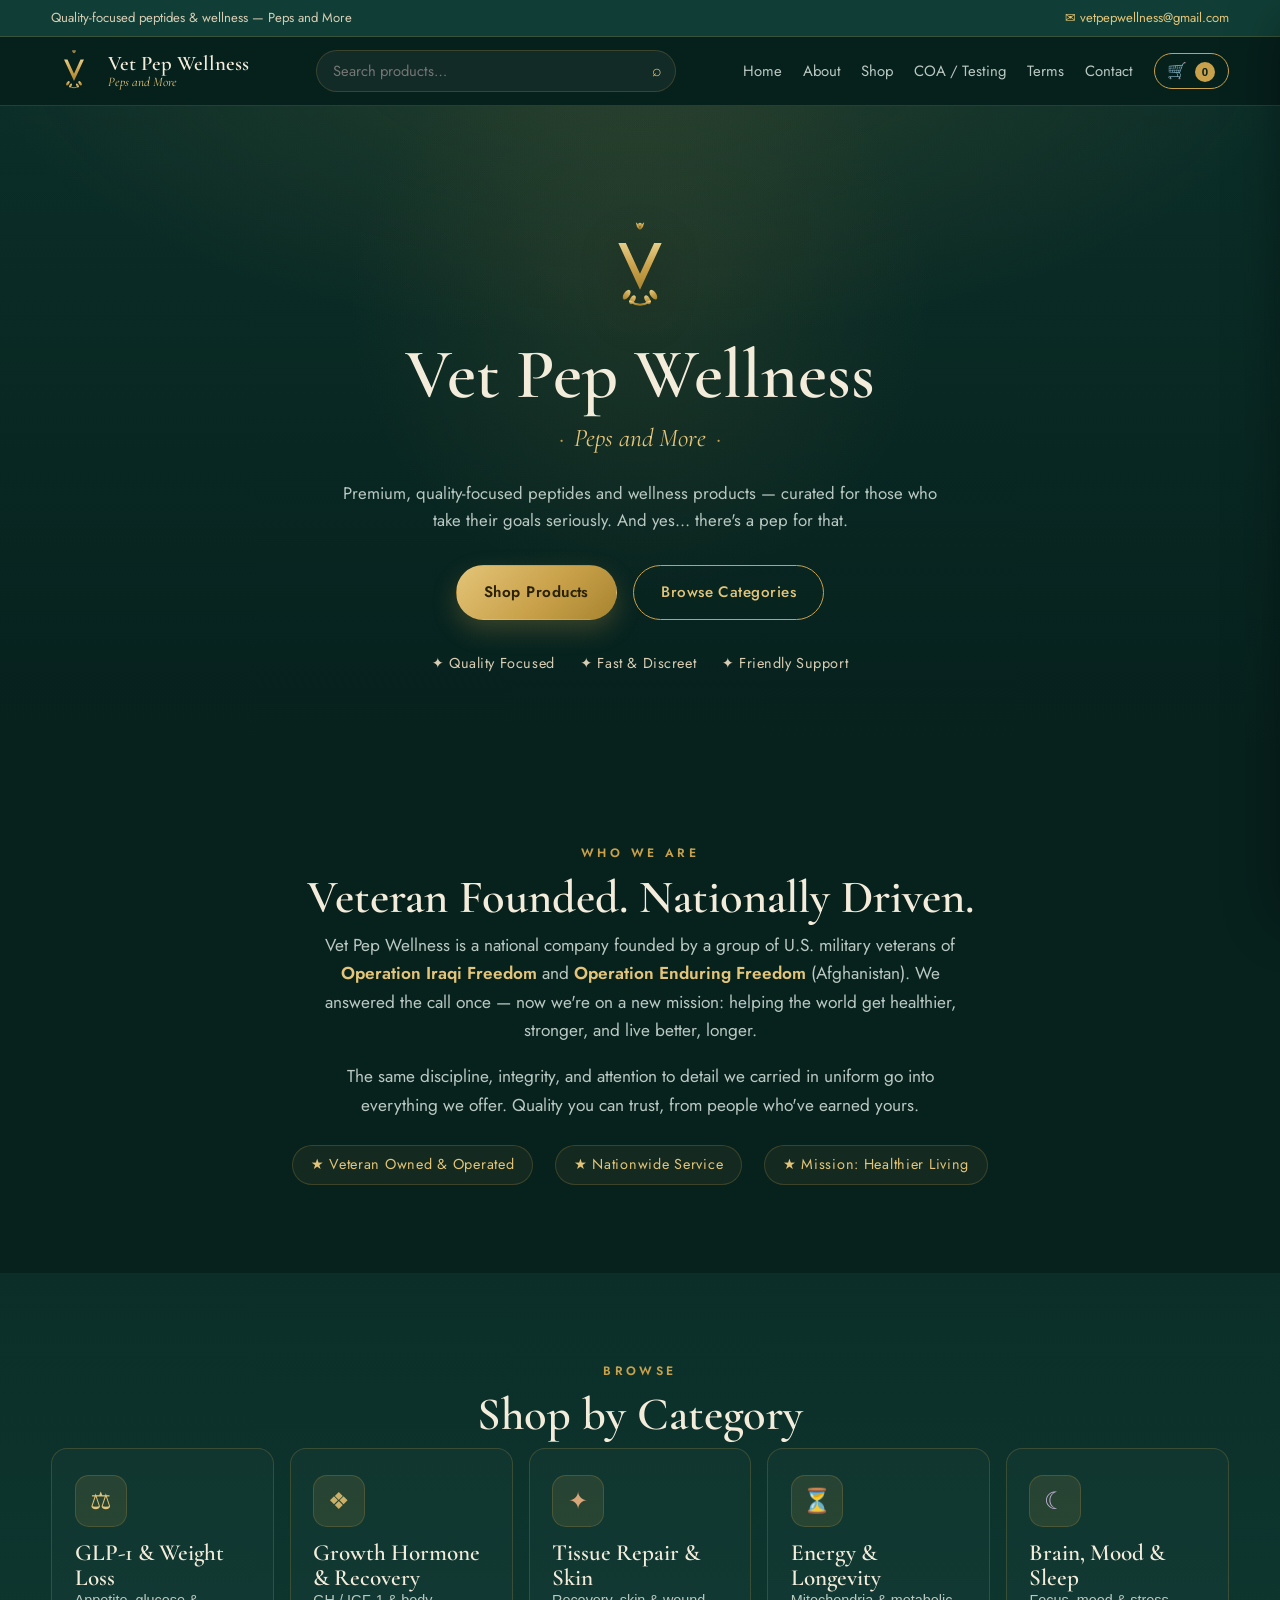
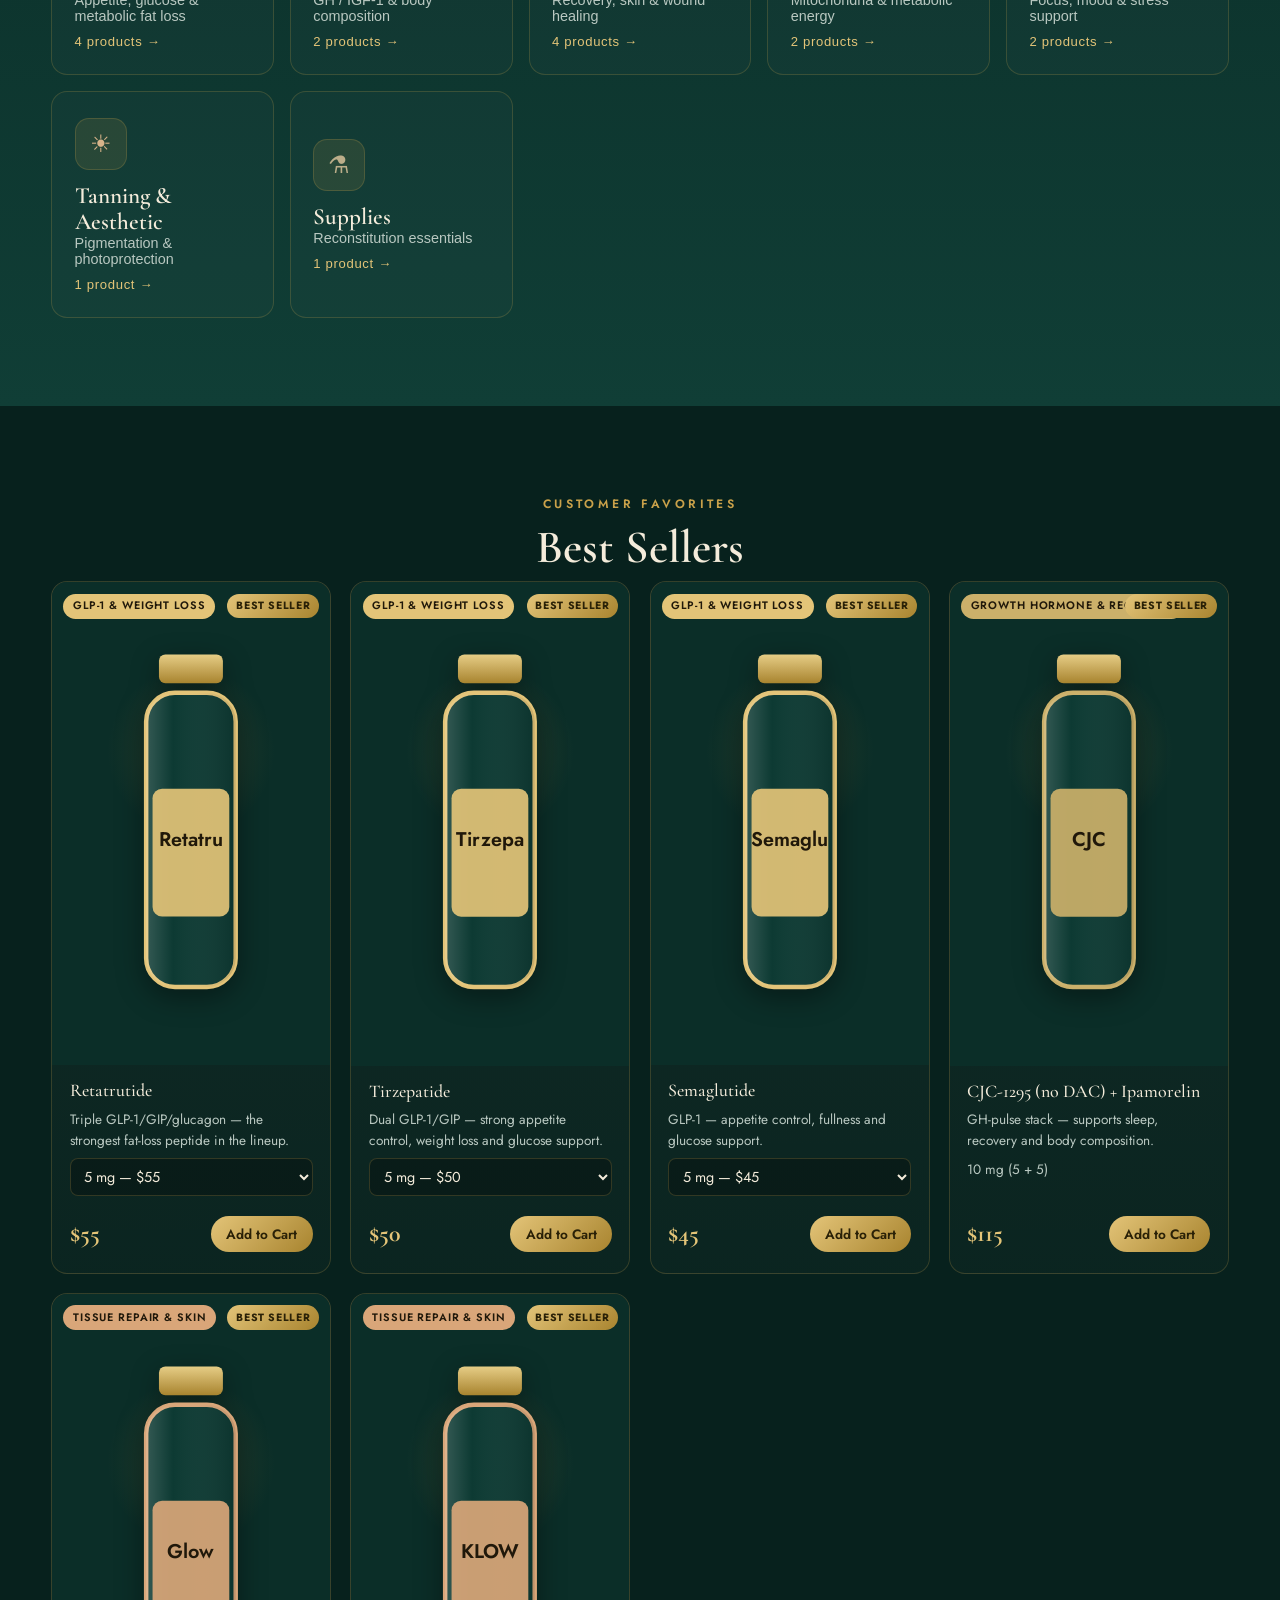
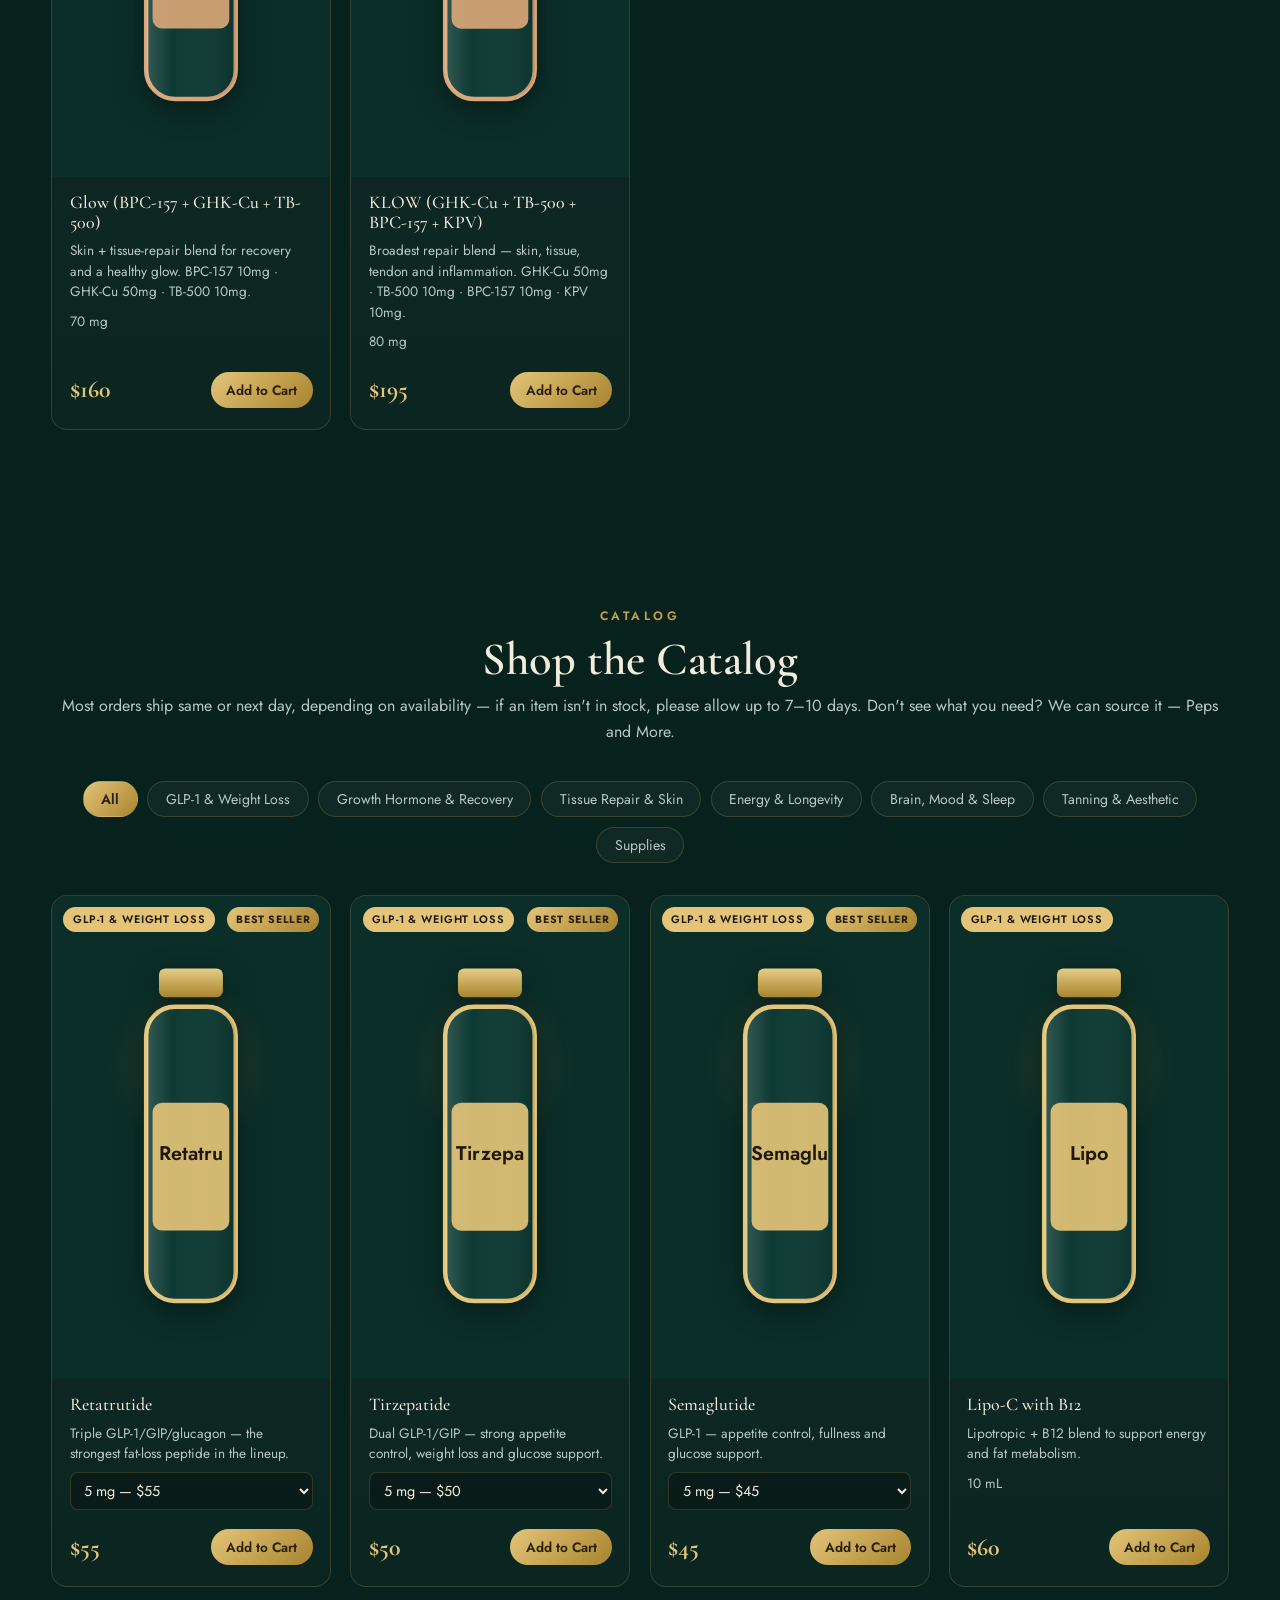
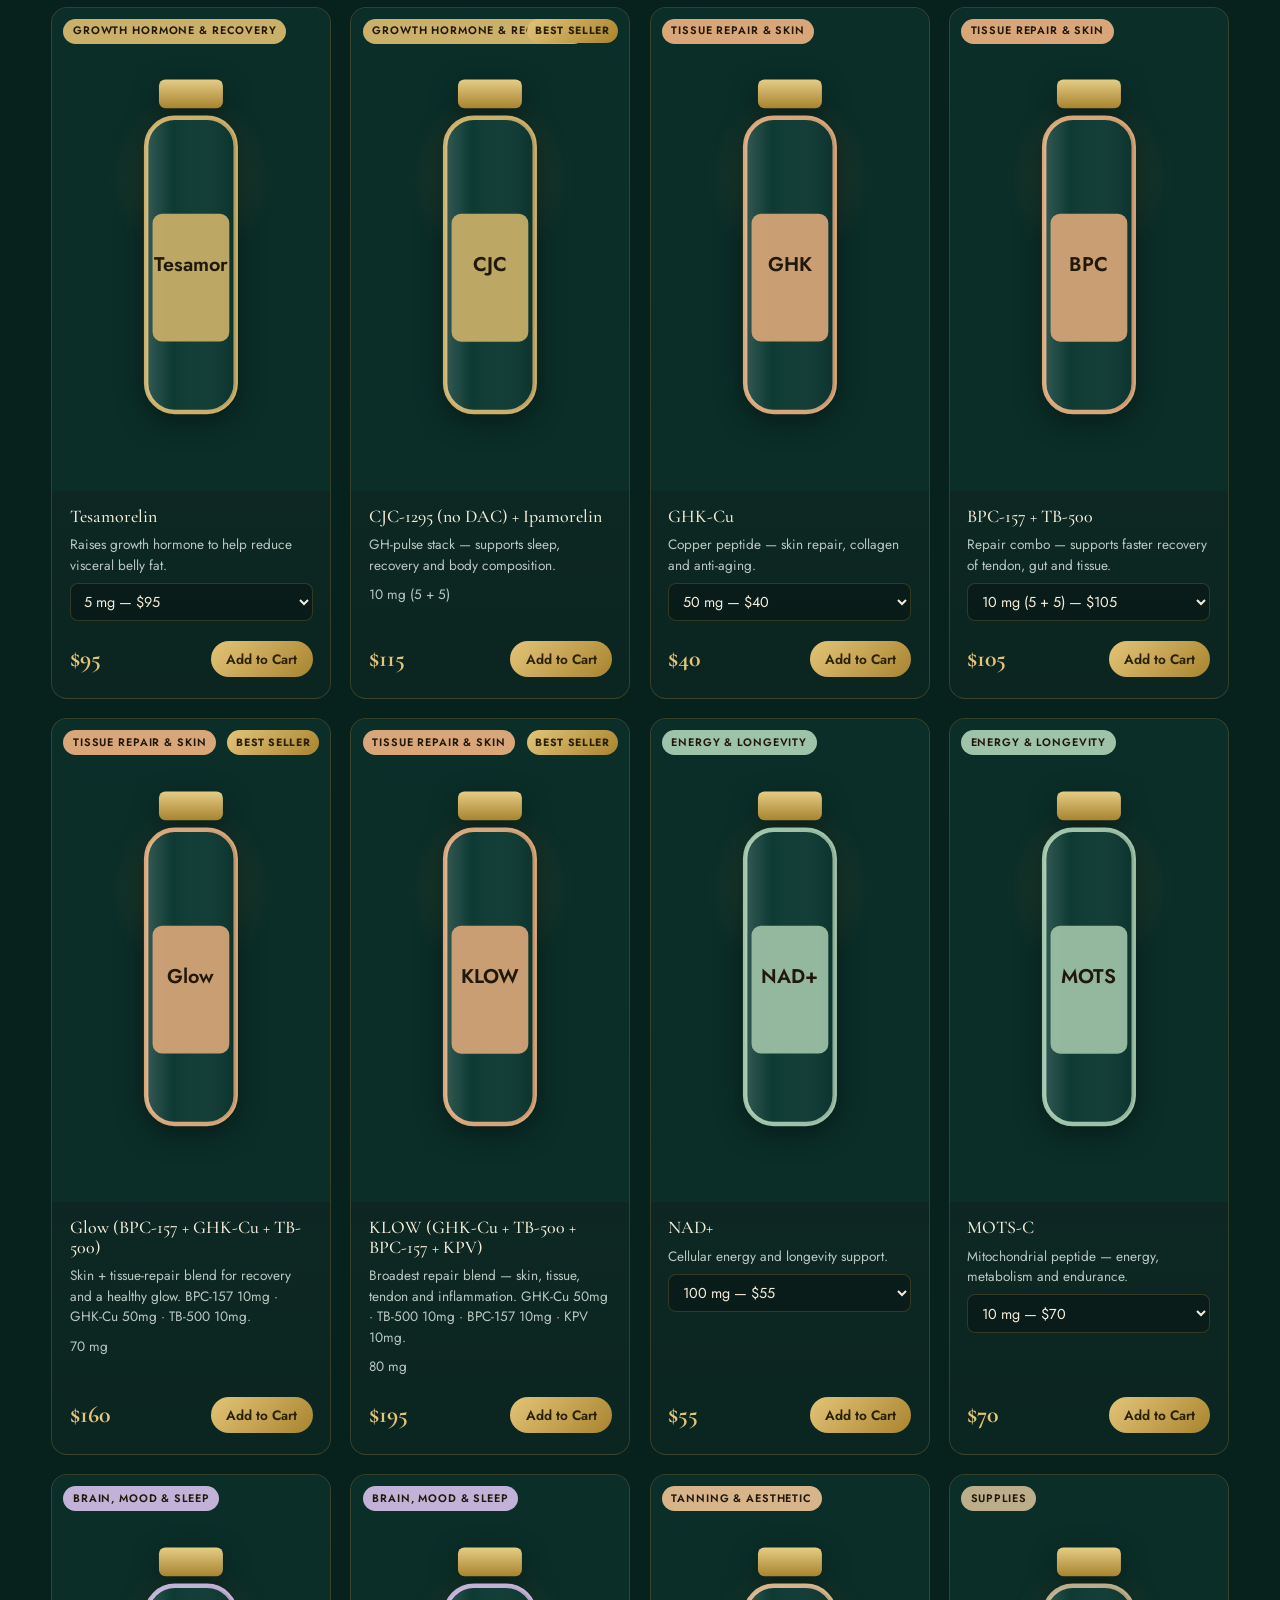
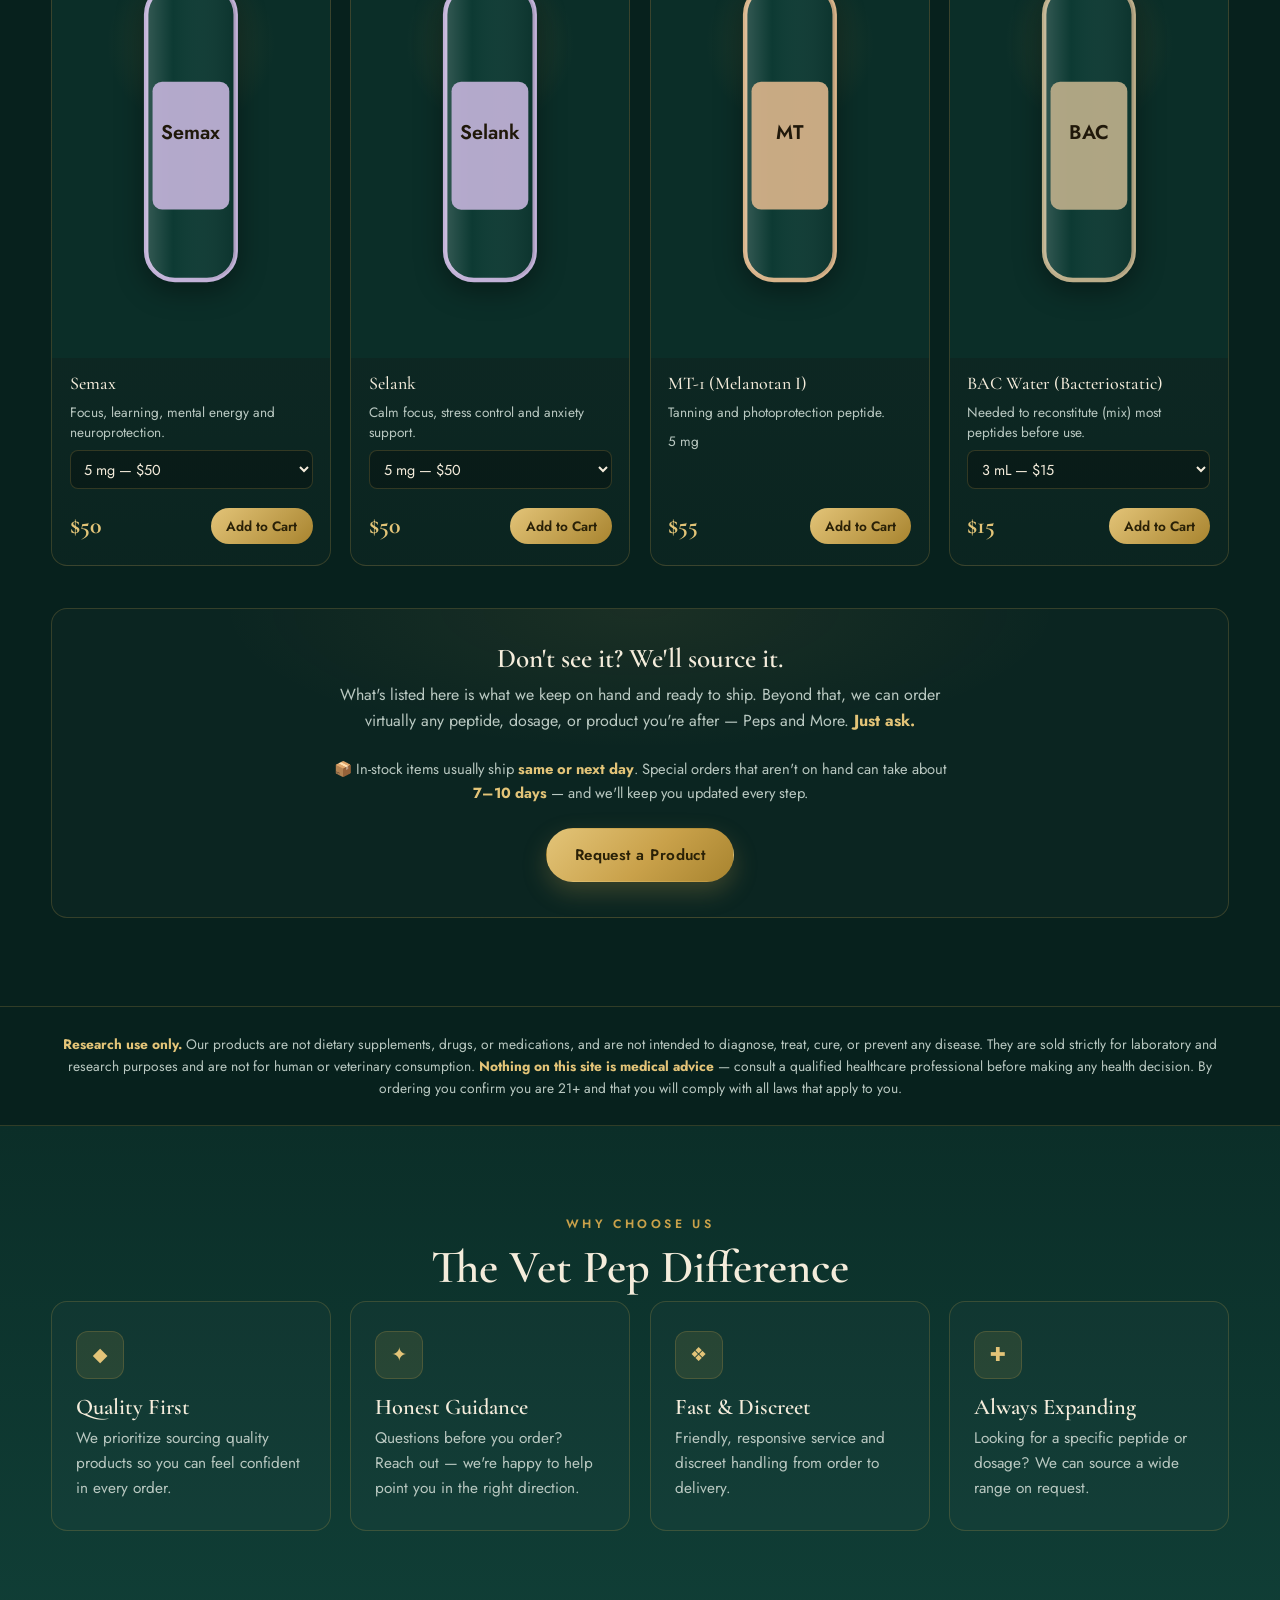
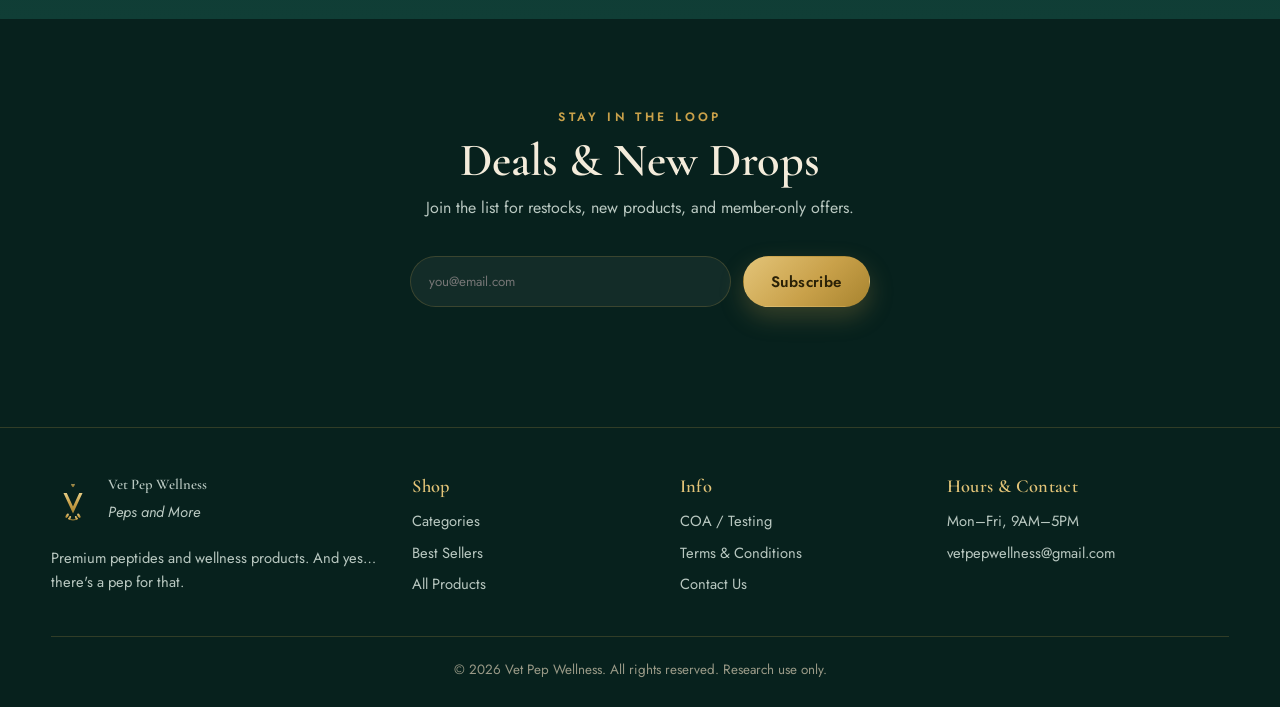
==== commit 7864f226: "Require full shipping address (street/city/state/zip) with clear validation; clearer 'Order received" ====
--- a/index.html
+++ b/index.html
@@ -162,11 +162,12 @@
   <section class="disclaimer-banner">
     <div class="container">
       <p>
-        <strong>Research use only.</strong> Our products are not dietary supplements or
-        medications and are not intended to diagnose, treat, cure, or prevent any disease.
-        They are sold for laboratory and research purposes only. It is your responsibility
-        to know and comply with the laws that apply to you. Must be 21+ to order.
-        <em>[Review and adjust this disclaimer for your jurisdiction.]</em>
+        <strong>Research use only.</strong> Our products are not dietary supplements, drugs, or
+        medications, and are not intended to diagnose, treat, cure, or prevent any disease.
+        They are sold strictly for laboratory and research purposes and are not for human or
+        veterinary consumption. <strong>Nothing on this site is medical advice</strong> —
+        consult a qualified healthcare professional before making any health decision. By
+        ordering you confirm you are 21+ and that you will comply with all laws that apply to you.
       </p>
     </div>
   </section>
@@ -245,7 +246,7 @@
     <div class="cart-items" id="cart-items"><!-- injected --></div>
     <div class="cart-foot">
       <div class="cart-total"><span>Subtotal</span><span id="cart-subtotal">$0</span></div>
-      <p class="cart-note">+ $3/vial shipping, calculated at checkout.</p>
+      <p class="cart-note">Shipping calculated at checkout.</p>
       <button class="btn btn-gold btn-block" id="checkout-btn" disabled>Checkout</button>
     </div>
   </aside>
@@ -274,27 +275,28 @@
         <p class="referral-status" id="referral-status"></p>
       </div>
 
-      <p class="checkout-note">Most products require BAC water to reconstitute. In-stock items typically ship same or next day; anything we special-order for you can take about 7–10 days — we'll keep you posted either way.</p>
-
-      <form class="checkout-form" id="checkout-form">
+      <p class="checkout-note">Most products require BAC water to reconstitute. In-stock items typically ship same or next day; anything we special-order for you can take about 7–10 days — we'll keep you posted either way. <strong>Research use only — not for human consumption and not medical advice.</strong> Must be 21+.</p>
+
+      <form class="checkout-form" id="checkout-form" novalidate>
         <div class="form-row">
-          <label>Full Name<input type="text" name="name" required /></label>
-          <label>Email or Phone<input type="text" name="contact" required /></label>
-        </div>
-        <label>Shipping Address<textarea name="address" rows="2" required></textarea></label>
+          <label>Full Name<input type="text" name="name" required autocomplete="name" /></label>
+          <label>Email or Phone<input type="text" name="contact" required autocomplete="email" /></label>
+        </div>
+        <label>Street Address<input type="text" name="street" required autocomplete="address-line1" /></label>
+        <div class="form-row">
+          <label>City<input type="text" name="city" required autocomplete="address-level2" /></label>
+          <label>State<input type="text" name="state" required autocomplete="address-level1" /></label>
+        </div>
+        <label>ZIP Code<input type="text" name="zip" required inputmode="numeric" autocomplete="postal-code" /></label>
         <label>Notes (optional)<textarea name="notes" rows="2" placeholder="Anything we should know?"></textarea></label>
         <button type="submit" class="btn btn-gold btn-block">Place Order</button>
         <p class="form-hint" id="checkout-hint"></p>
       </form>
 
-      <!-- One-tap send options (shown after Place Order) -->
+      <!-- Confirmation (shown after Place Order) -->
       <div class="order-channels" id="order-channels" hidden>
-        <p class="order-sent-title">✓ Order ready — send it to us:</p>
-        <div class="channel-btns">
-          <a class="btn btn-gold channel-btn" id="ch-email" href="#">✉ Email</a>
-          <button class="btn btn-ghost channel-btn" id="ch-copy" type="button">⧉ Copy Order</button>
-        </div>
-        <p class="order-channels-note">Pick whatever's easiest — we'll confirm your total right back.</p>
+        <p class="order-sent-title">✓ Order received!</p>
+        <p class="order-sent-desc">We've logged your order and we'll reach out to confirm your total (including shipping). To speed things up, go ahead and send payment using an option below — add your name in the note so we can match it.</p>
         <div class="pay-methods">
           <p class="pay-title">Pay by</p>
           <div class="pay-links">
@@ -303,7 +305,12 @@
             <a class="pay-link" href="https://cash.app/launch/bitcoin/$vetpepwellness/KtneJ3fp2a" target="_blank" rel="noopener">₿ Bitcoin (via Cash App)</a>
             <span class="pay-link static">🤝 Cash — local pickup or delivery around Lubbock &amp; West Texas</span>
           </div>
-          <p class="pay-note">Please send payment once we confirm your total, and add your name in the note so we can match it to your order.</p>
+          <p class="pay-note">Send payment once we confirm your total, and add your name in the note so we can match it to your order.</p>
+        </div>
+        <p class="order-channels-note">Have a question, or want a copy for your records?</p>
+        <div class="channel-btns">
+          <a class="btn btn-ghost channel-btn" id="ch-email" href="#">✉ Email Us</a>
+          <button class="btn btn-ghost channel-btn" id="ch-copy" type="button">⧉ Copy Order</button>
         </div>
       </div>
     </div>
--- a/styles.css
+++ b/styles.css
@@ -18,6 +18,7 @@
 }
 
 * { box-sizing: border-box; margin: 0; padding: 0; }
+[hidden] { display: none !important; }
 html { scroll-behavior: smooth; }
 body {
   font-family: "Jost", system-ui, sans-serif;
@@ -183,6 +184,8 @@
 .newsletter-form input { flex: 1; background: rgba(255,255,255,0.05); border: 1px solid var(--line); color: var(--text); border-radius: 999px; padding: 0.8rem 1.1rem; font-family: inherit; }
 .newsletter-form input:focus { outline: none; border-color: var(--gold); }
 .form-hint { text-align: center; color: var(--gold-light); min-height: 1.2em; margin-top: 0.8rem; }
+.form-hint.err { color: #e8a06a; }
+.field-error { border-color: #e8746a !important; box-shadow: 0 0 0 2px rgba(232,116,106,0.25); }
 
 /* ===== Footer ===== */
 .site-footer { border-top: 1px solid var(--line); background: var(--emerald-darkest); padding: 3rem 0 1.6rem; }
@@ -239,7 +242,9 @@
 
 /* One-tap order channels */
 .order-channels { text-align: center; }
-.order-sent-title { color: var(--gold-light); font-size: 1.15rem; margin-bottom: 1rem; font-family: "Cormorant Garamond", serif; }
+.order-sent-title { color: var(--gold-light); font-size: 1.5rem; margin-bottom: 0.4rem; font-family: "Cormorant Garamond", serif; }
+.order-sent-desc { color: var(--text-muted); font-size: 0.9rem; margin-bottom: 1rem; line-height: 1.5; }
+.order-sent-desc strong { color: var(--cream); }
 .channel-btns { display: grid; grid-template-columns: 1fr 1fr; gap: 0.7rem; }
 .channel-btn { width: 100%; }
 .order-channels-note { color: var(--text-muted); font-size: 0.85rem; margin-top: 1rem; }
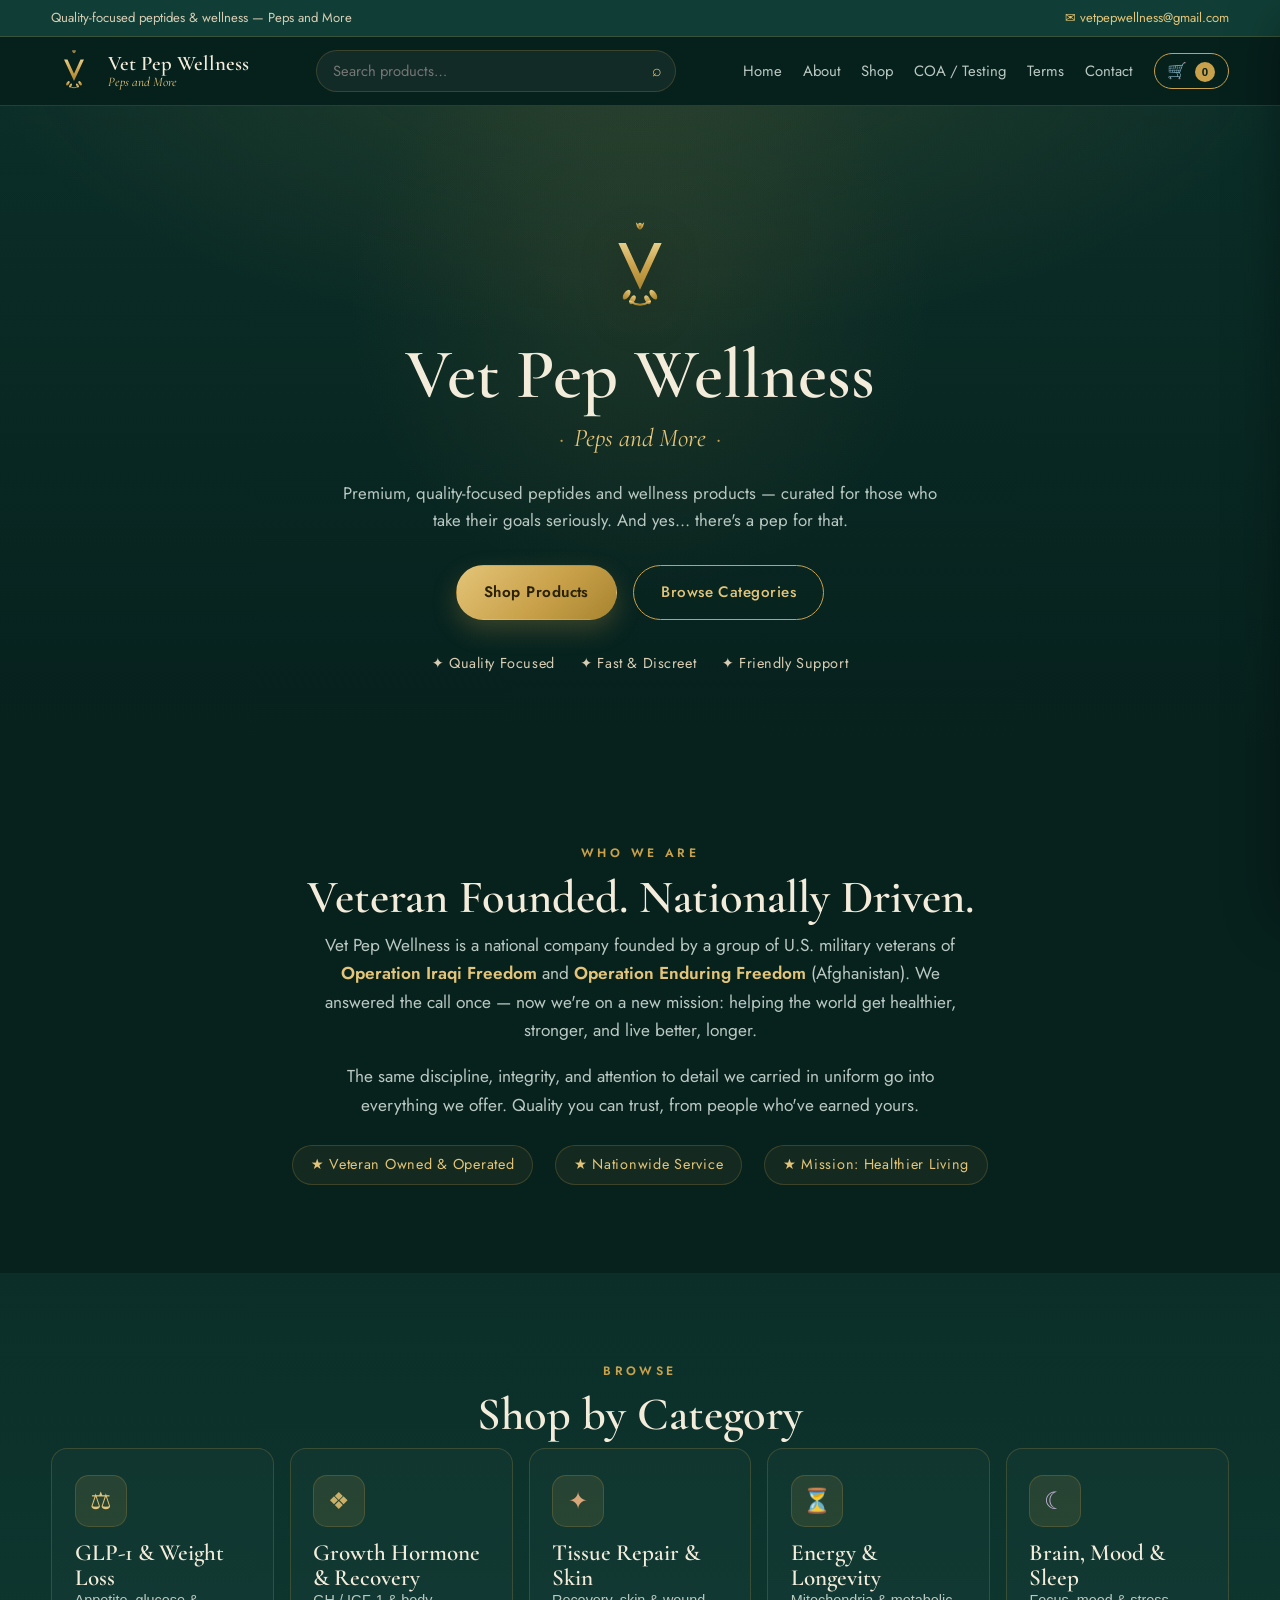
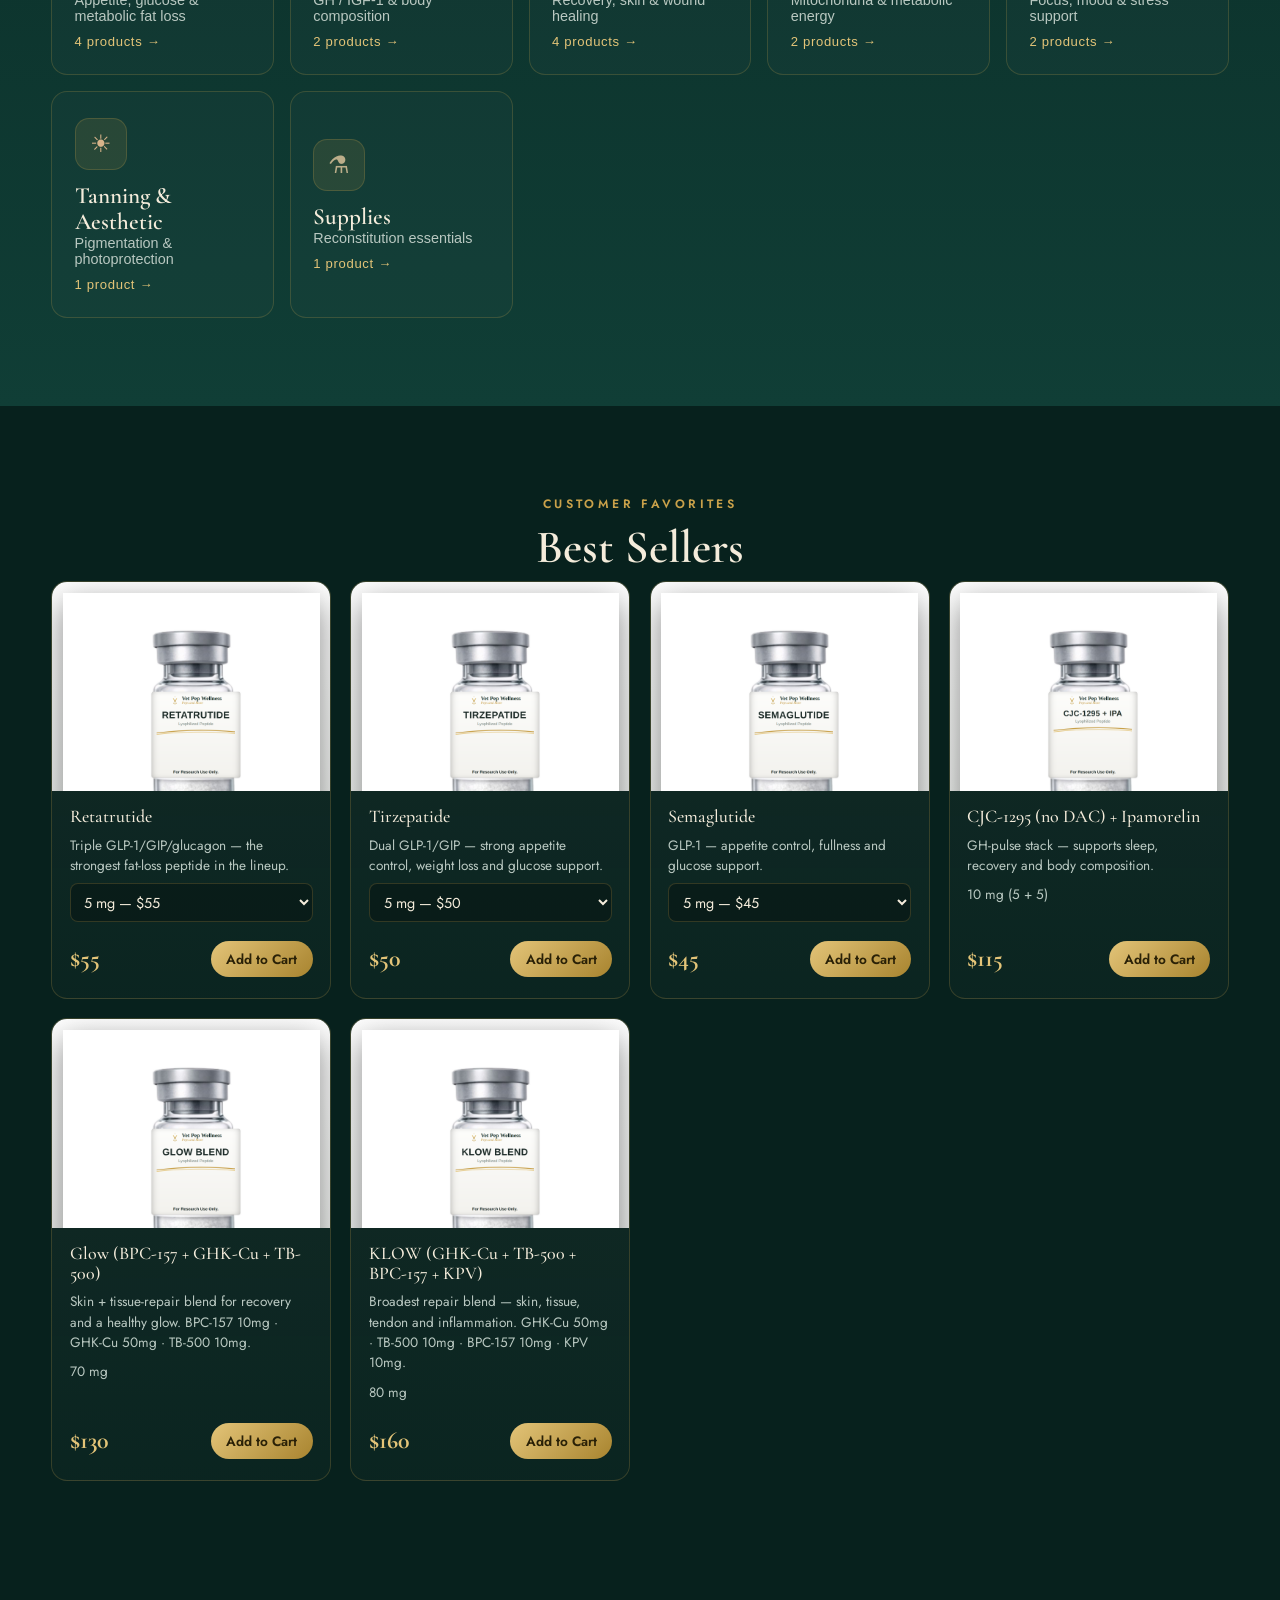
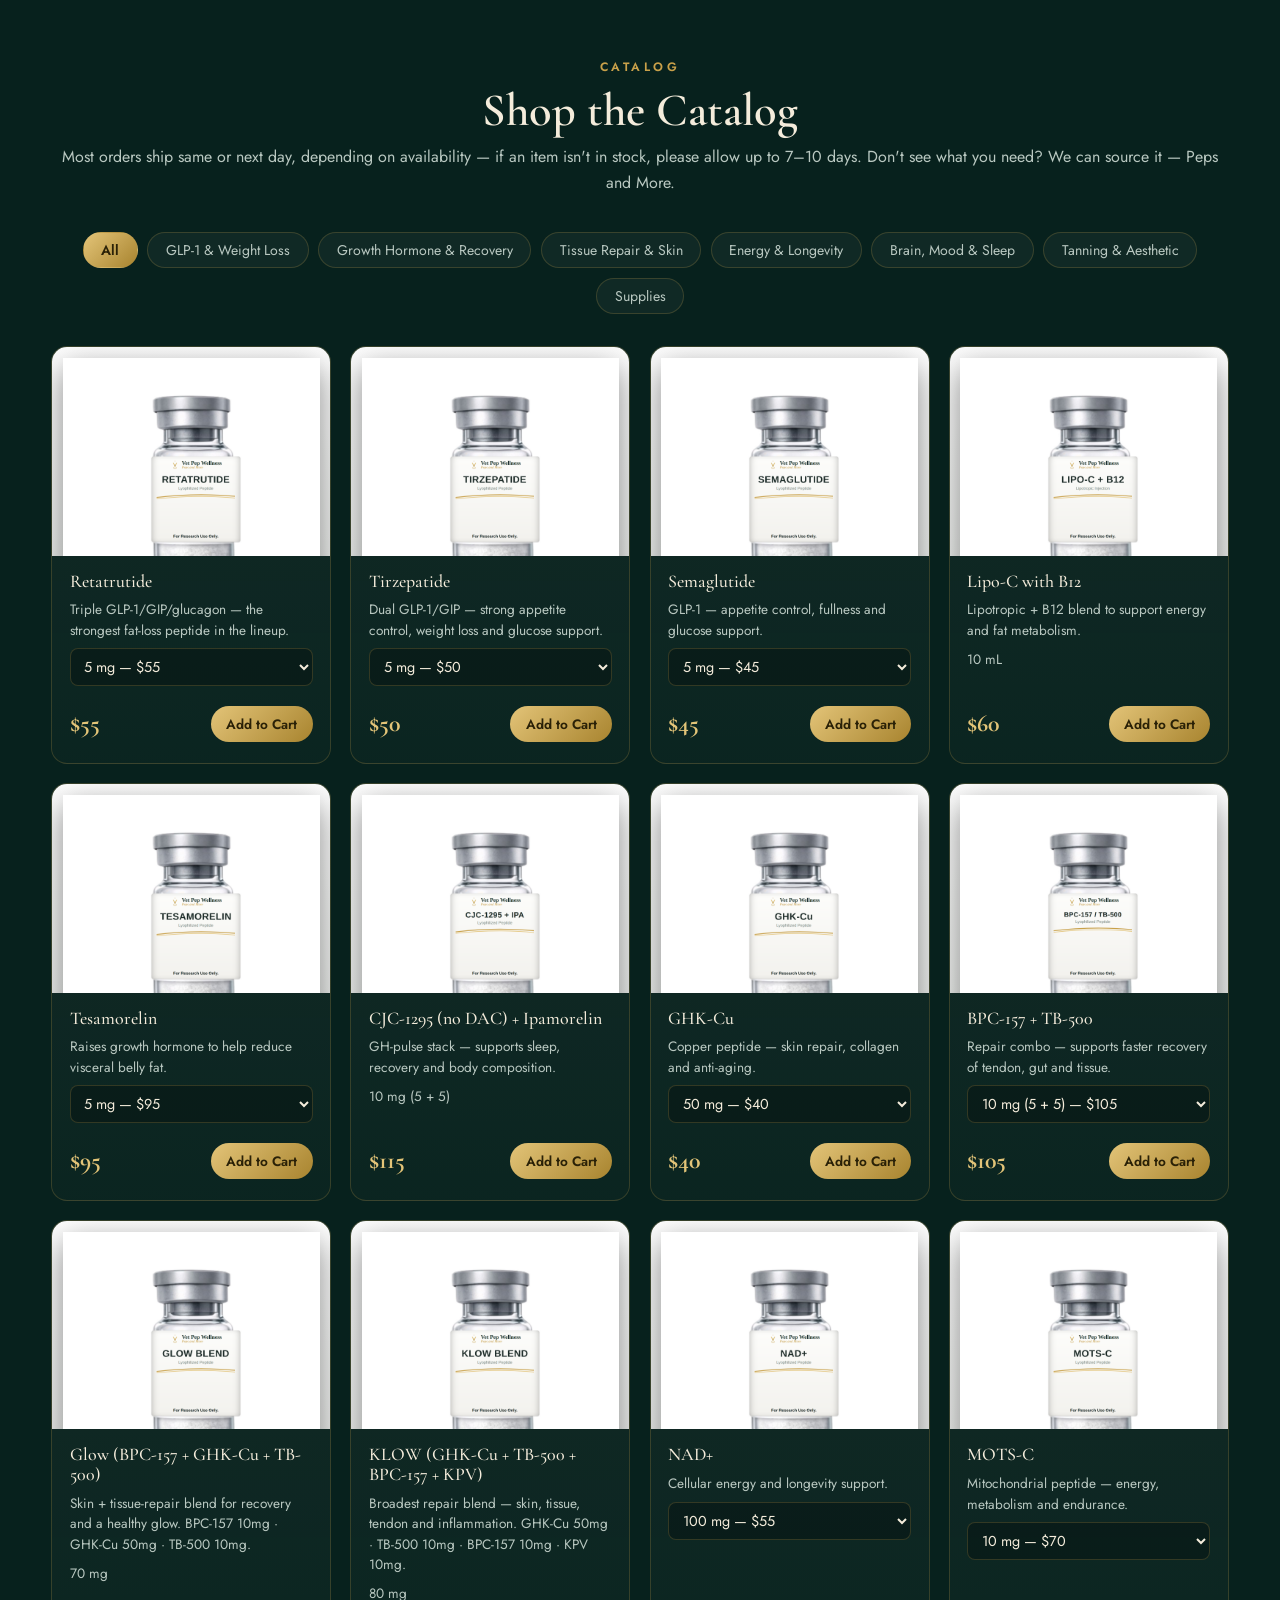
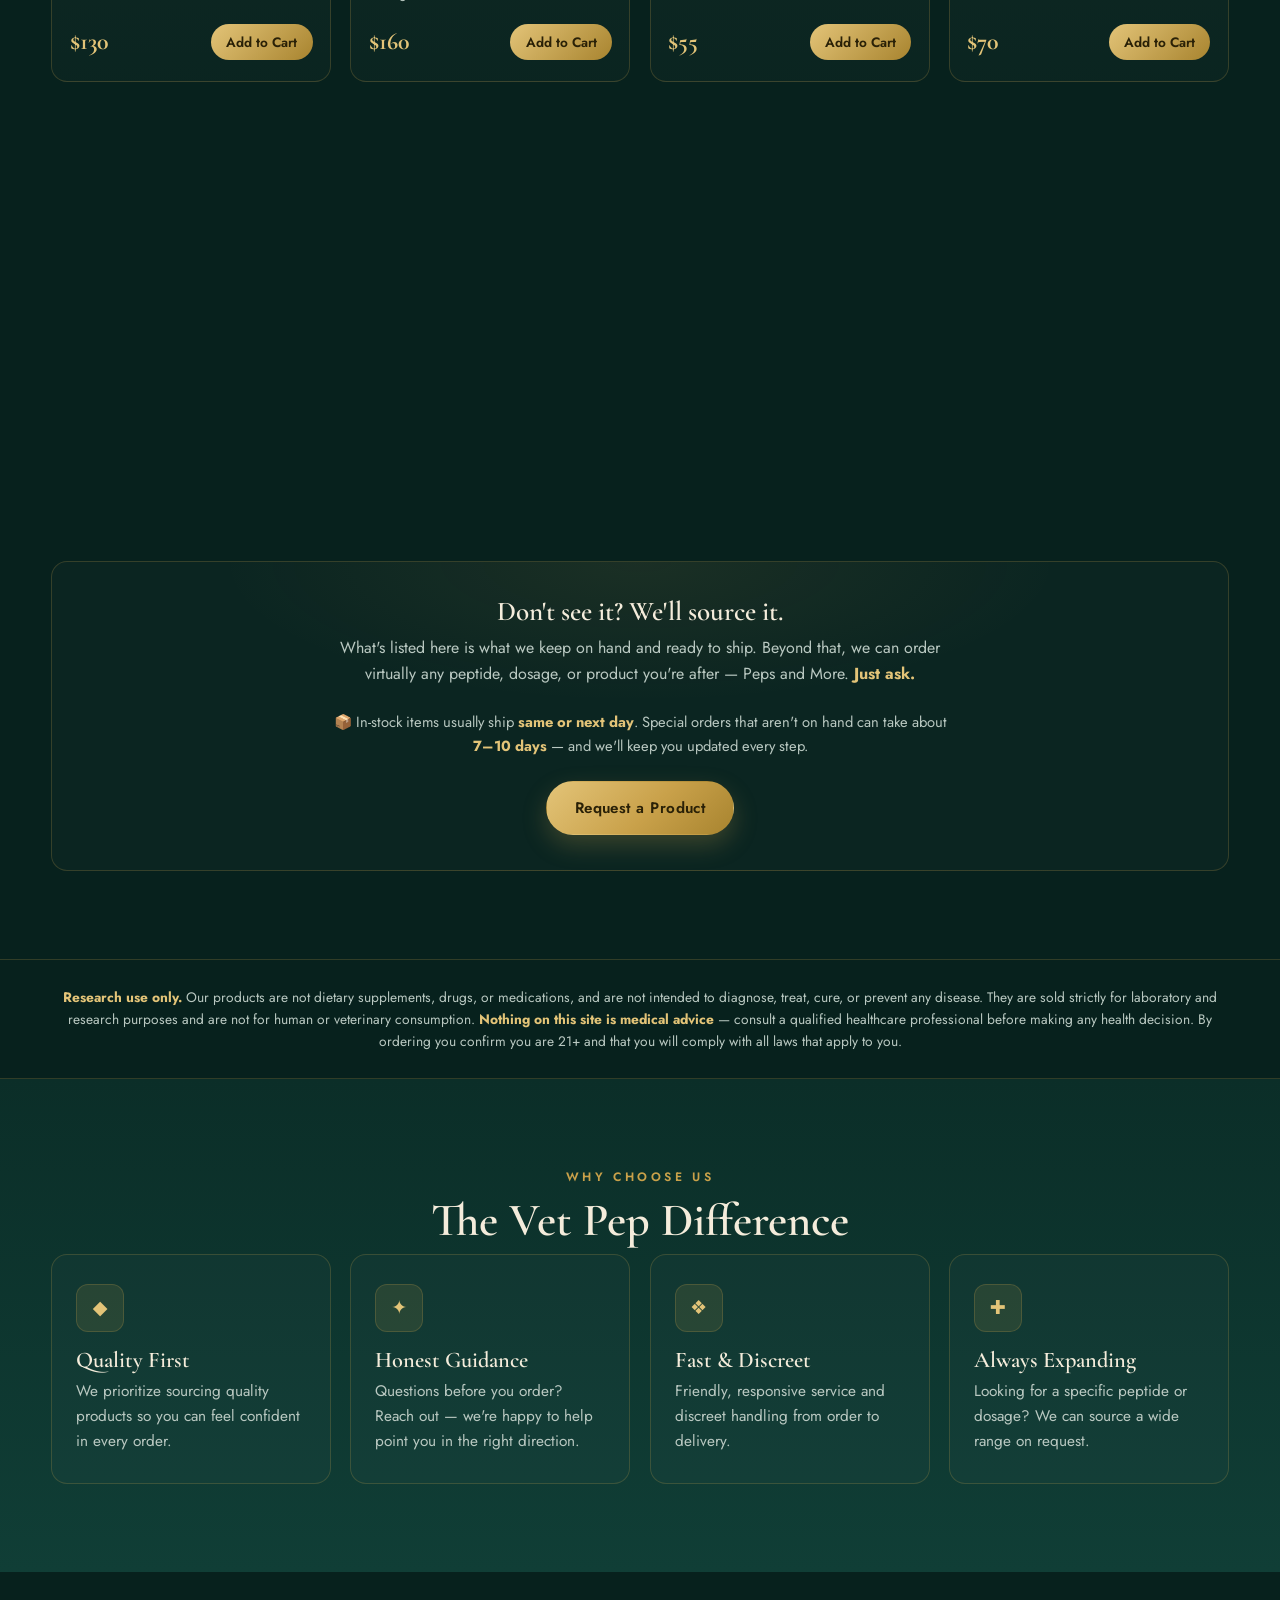
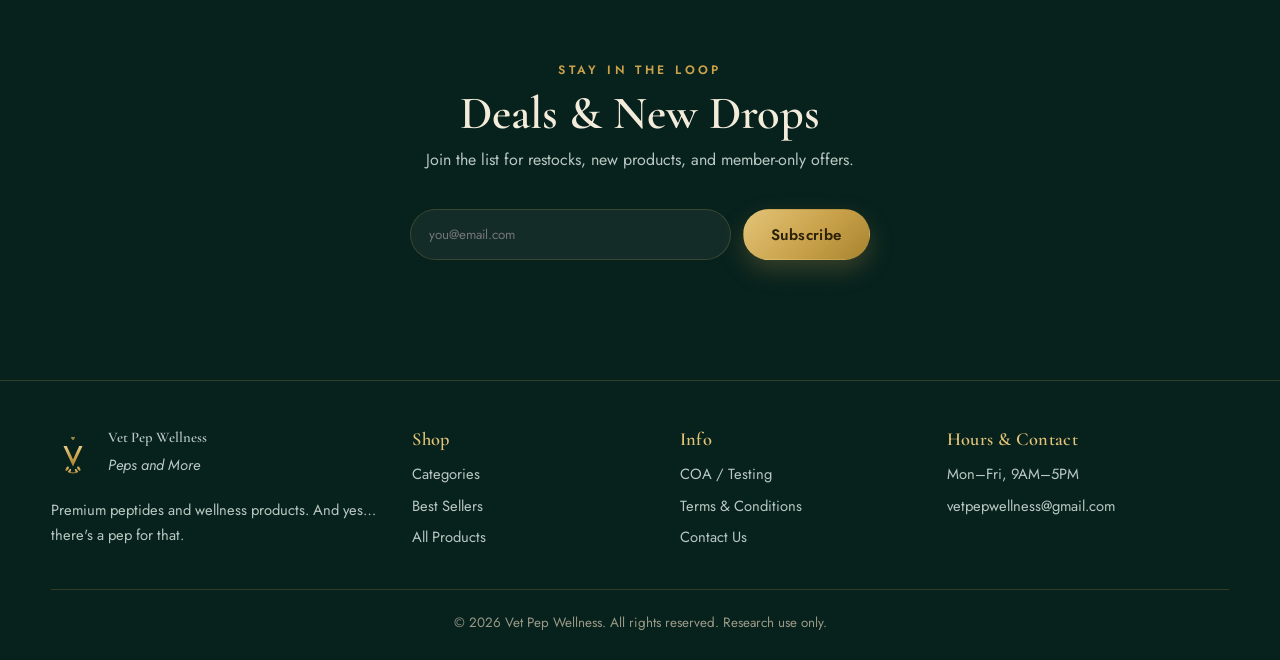
==== commit 50aa806f: "Add cache-busting version query to CSS/JS/product images so updates appear promptly" ====
--- a/index.html
+++ b/index.html
@@ -24,7 +24,7 @@
   <link rel="preconnect" href="https://fonts.googleapis.com" />
   <link rel="preconnect" href="https://fonts.gstatic.com" crossorigin />
   <link href="https://fonts.googleapis.com/css2?family=Cormorant+Garamond:wght@500;600;700&family=Jost:wght@300;400;500;600&display=swap" rel="stylesheet" />
-  <link rel="stylesheet" href="styles.css" />
+  <link rel="stylesheet" href="styles.css?v=1783003021" />
 </head>
 <body>
   <!-- Top bar -->
@@ -279,16 +279,17 @@
 
       <form class="checkout-form" id="checkout-form" novalidate>
         <div class="form-row">
-          <label>Full Name<input type="text" name="name" required autocomplete="name" /></label>
-          <label>Email or Phone<input type="text" name="contact" required autocomplete="email" /></label>
-        </div>
+          <label>First Name<input type="text" name="firstName" required autocomplete="given-name" /></label>
+          <label>Last Name<input type="text" name="lastName" required autocomplete="family-name" /></label>
+        </div>
+        <label>Email<input type="email" name="email" required autocomplete="email" /></label>
+        <label>Phone <span class="opt">(optional)</span><input type="tel" name="phone" autocomplete="tel" /></label>
         <label>Street Address<input type="text" name="street" required autocomplete="address-line1" /></label>
         <div class="form-row">
           <label>City<input type="text" name="city" required autocomplete="address-level2" /></label>
           <label>State<input type="text" name="state" required autocomplete="address-level1" /></label>
         </div>
         <label>ZIP Code<input type="text" name="zip" required inputmode="numeric" autocomplete="postal-code" /></label>
-        <label>Notes (optional)<textarea name="notes" rows="2" placeholder="Anything we should know?"></textarea></label>
         <button type="submit" class="btn btn-gold btn-block">Place Order</button>
         <p class="form-hint" id="checkout-hint"></p>
       </form>
@@ -316,6 +317,6 @@
     </div>
   </div>
 
-  <script src="script.js"></script>
+  <script src="script.js?v=1783003021"></script>
 </body>
 </html>
--- a/styles.css
+++ b/styles.css
@@ -115,8 +115,10 @@
 .product-grid { display: grid; gap: 1.2rem; grid-template-columns: repeat(auto-fill, minmax(240px, 1fr)); }
 .product-card { display: flex; flex-direction: column; border-radius: var(--radius); overflow: hidden; border: 1px solid var(--line); background: linear-gradient(180deg, rgba(244,236,219,0.05), rgba(244,236,219,0.02)); transition: transform 0.2s, border-color 0.2s, box-shadow 0.2s; }
 .product-card:hover { transform: translateY(-4px); border-color: var(--gold); box-shadow: 0 16px 34px rgba(0,0,0,0.32); }
-.product-media { position: relative; aspect-ratio: 4/3; display: grid; place-items: center; background: radial-gradient(120px 120px at 50% 35%, rgba(201,161,74,0.16), transparent 70%), var(--emerald-dark); padding: 1rem; }
+.product-media { position: relative; aspect-ratio: 4/3; display: grid; place-items: center; background: linear-gradient(180deg, #ffffff, #eef0ee); padding: 0.5rem; overflow: hidden; }
 .product-media svg { height: 78%; width: auto; filter: drop-shadow(0 8px 14px rgba(0,0,0,0.4)); }
+.product-media .product-photo { height: 98%; width: auto; object-fit: contain; filter: drop-shadow(0 10px 16px rgba(0,0,0,0.45)); }
+.cart-item-media img { height: 92%; width: auto; }
 .product-tag { position: absolute; top: 0.7rem; left: 0.7rem; font-size: 0.68rem; letter-spacing: 0.08em; text-transform: uppercase; padding: 0.22rem 0.6rem; border-radius: 999px; color: #20180a; font-weight: 600; }
 .product-badge { position: absolute; top: 0.7rem; right: 0.7rem; font-size: 0.66rem; letter-spacing: 0.06em; text-transform: uppercase; padding: 0.22rem 0.55rem; border-radius: 999px; background: linear-gradient(135deg, var(--gold-light), var(--gold-deep)); color: #2a2107; font-weight: 700; }
 .product-body { padding: 1rem 1.1rem 1.2rem; display: flex; flex-direction: column; gap: 0.5rem; flex: 1; }
@@ -210,7 +212,7 @@
 .cart-items { flex: 1; overflow-y: auto; padding: 1rem 1.4rem; }
 .cart-empty { color: var(--text-muted); text-align: center; padding: 2.5rem 0; }
 .cart-item { display: flex; gap: 0.8rem; padding: 0.9rem 0; border-bottom: 1px solid var(--line); align-items: center; }
-.cart-item-media { flex: none; width: 48px; height: 48px; border-radius: 10px; background: var(--emerald); display: grid; place-items: center; }
+.cart-item-media { flex: none; width: 48px; height: 48px; border-radius: 10px; background: #fff; display: grid; place-items: center; overflow: hidden; }
 .cart-item-media svg { height: 80%; }
 .cart-item-info { flex: 1; min-width: 0; }
 .cart-item-name { color: var(--cream); font-size: 0.95rem; }
@@ -238,6 +240,7 @@
 .checkout-form label, .contact-form label { display: grid; gap: 0.35rem; font-size: 0.85rem; color: var(--text-muted); }
 .checkout-form input, .checkout-form textarea { font-family: inherit; font-size: 1rem; color: var(--text); background: rgba(255,255,255,0.04); border: 1px solid var(--line); border-radius: 10px; padding: 0.7rem 0.85rem; resize: vertical; }
 .checkout-form input:focus, .checkout-form textarea:focus { outline: none; border-color: var(--gold); }
+.checkout-form label .opt { color: var(--gold); opacity: 0.8; font-weight: 400; }
 .form-row { display: grid; gap: 0.9rem; grid-template-columns: 1fr 1fr; }
 
 /* One-tap order channels */
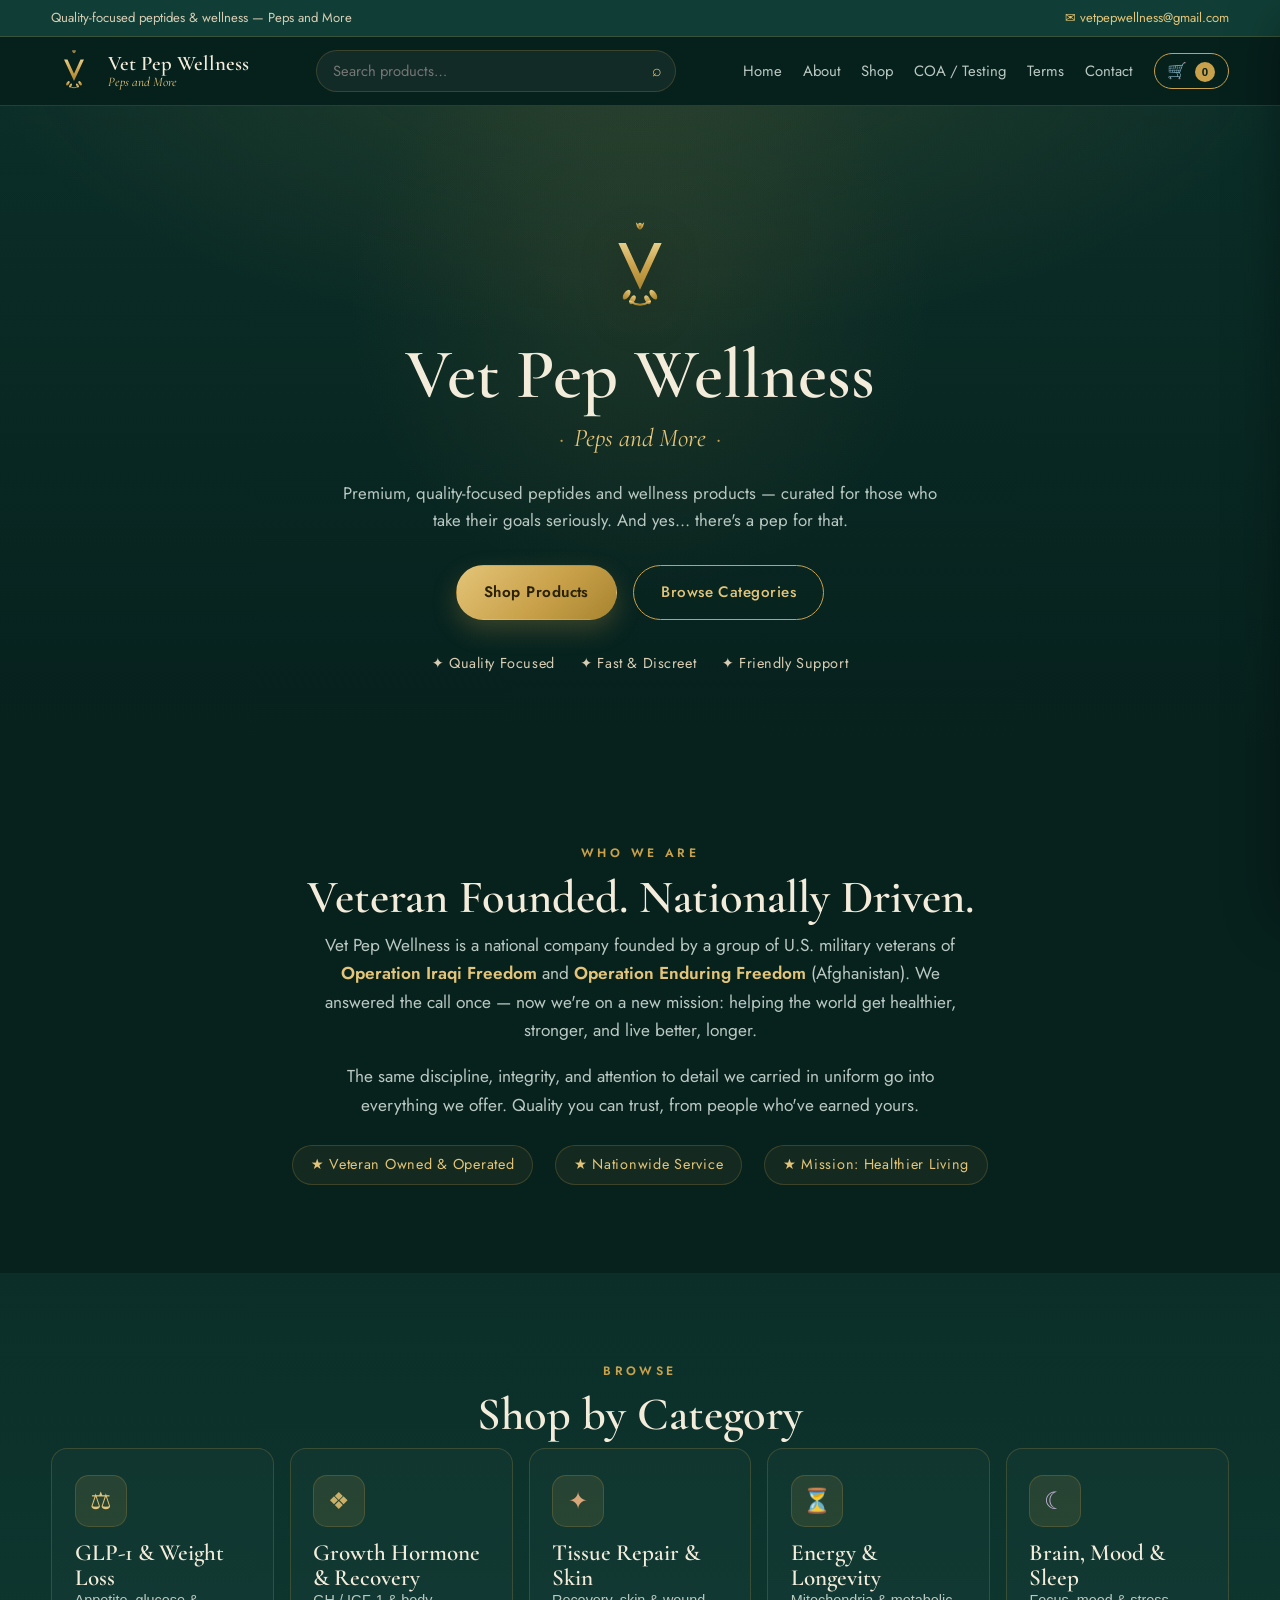
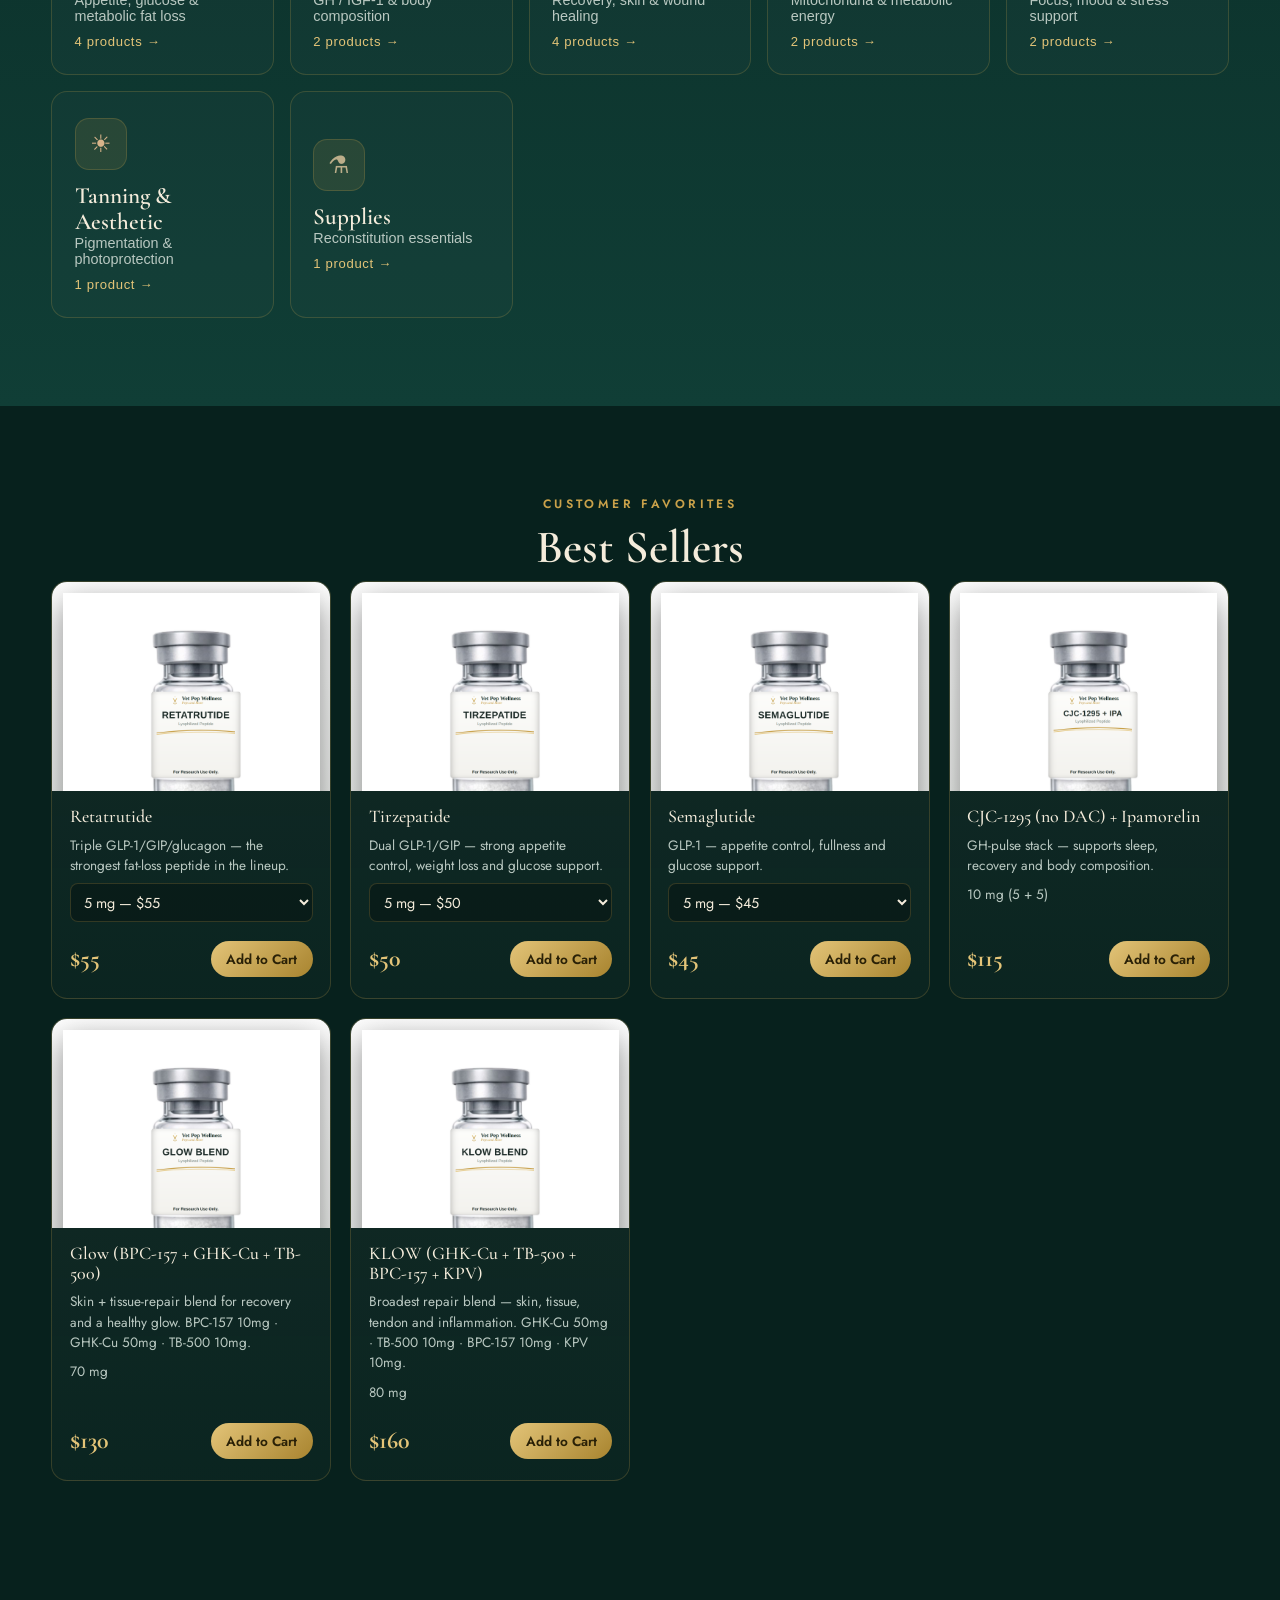
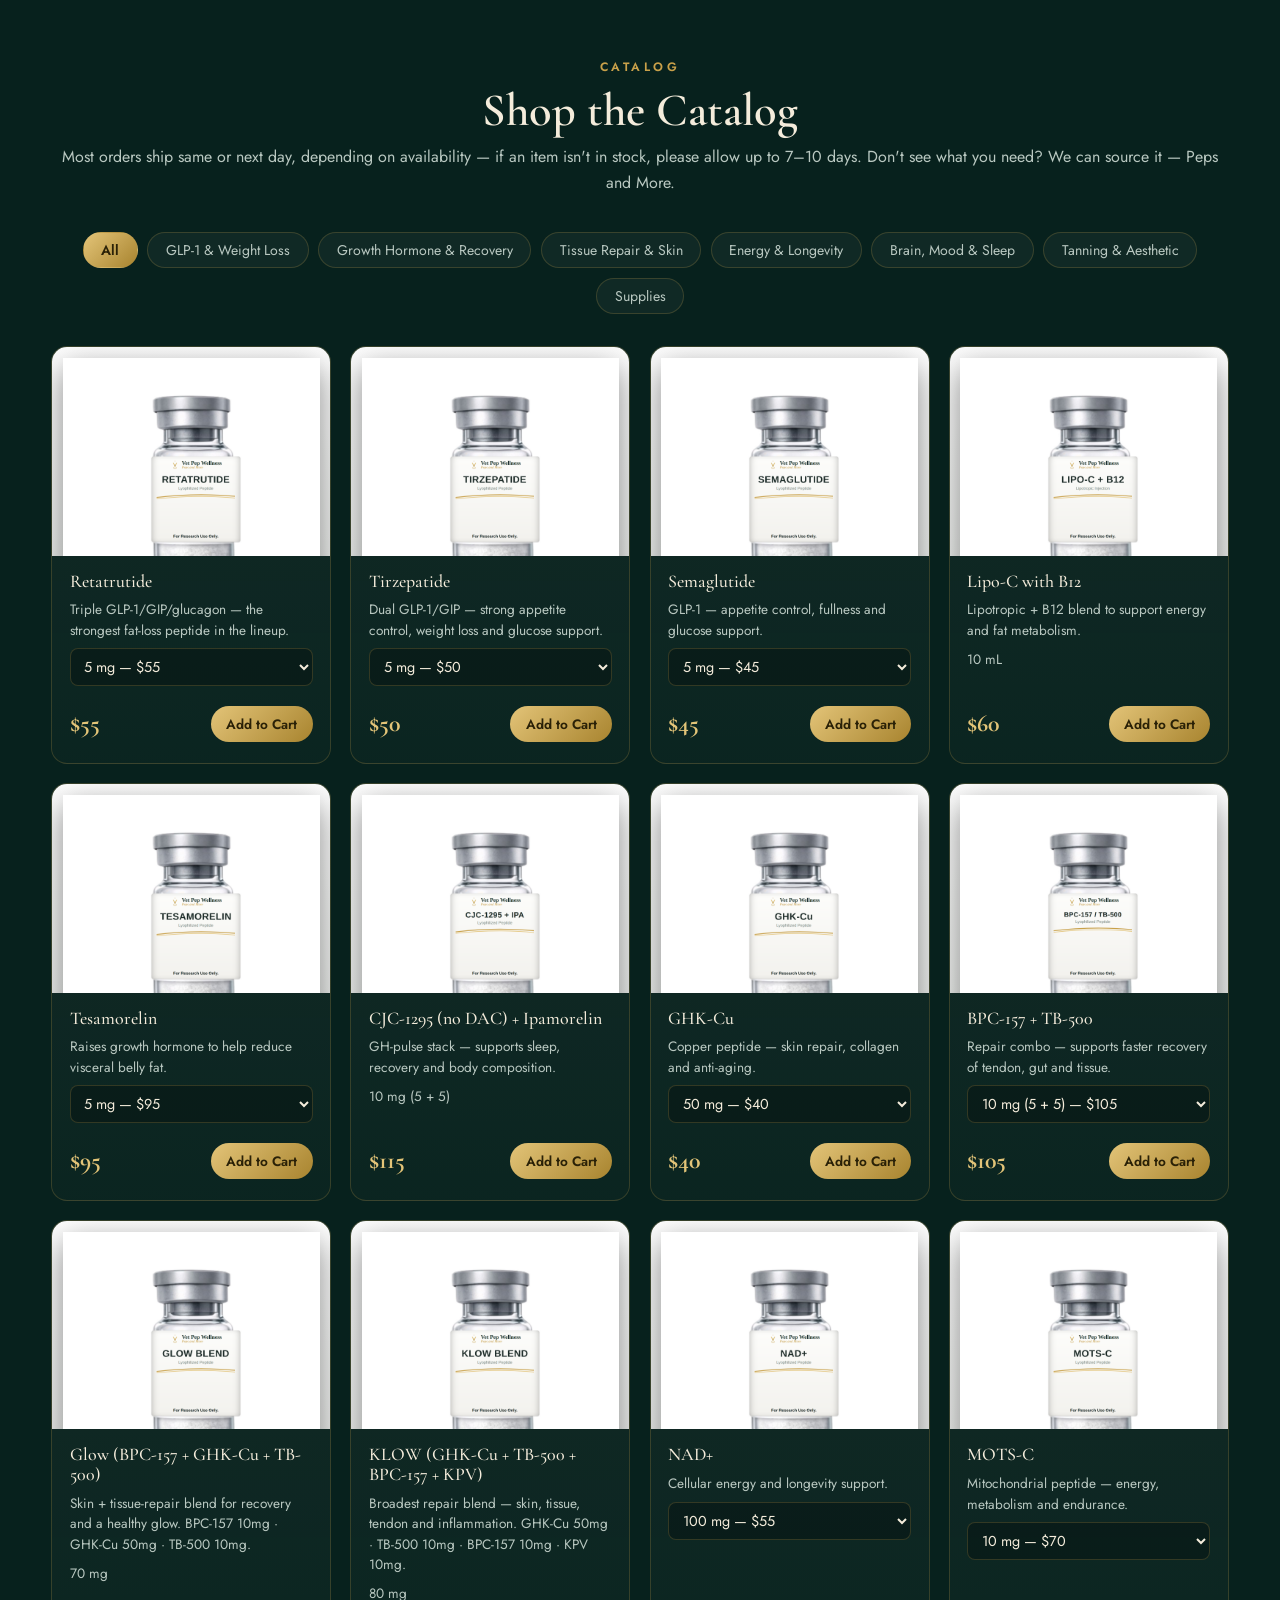
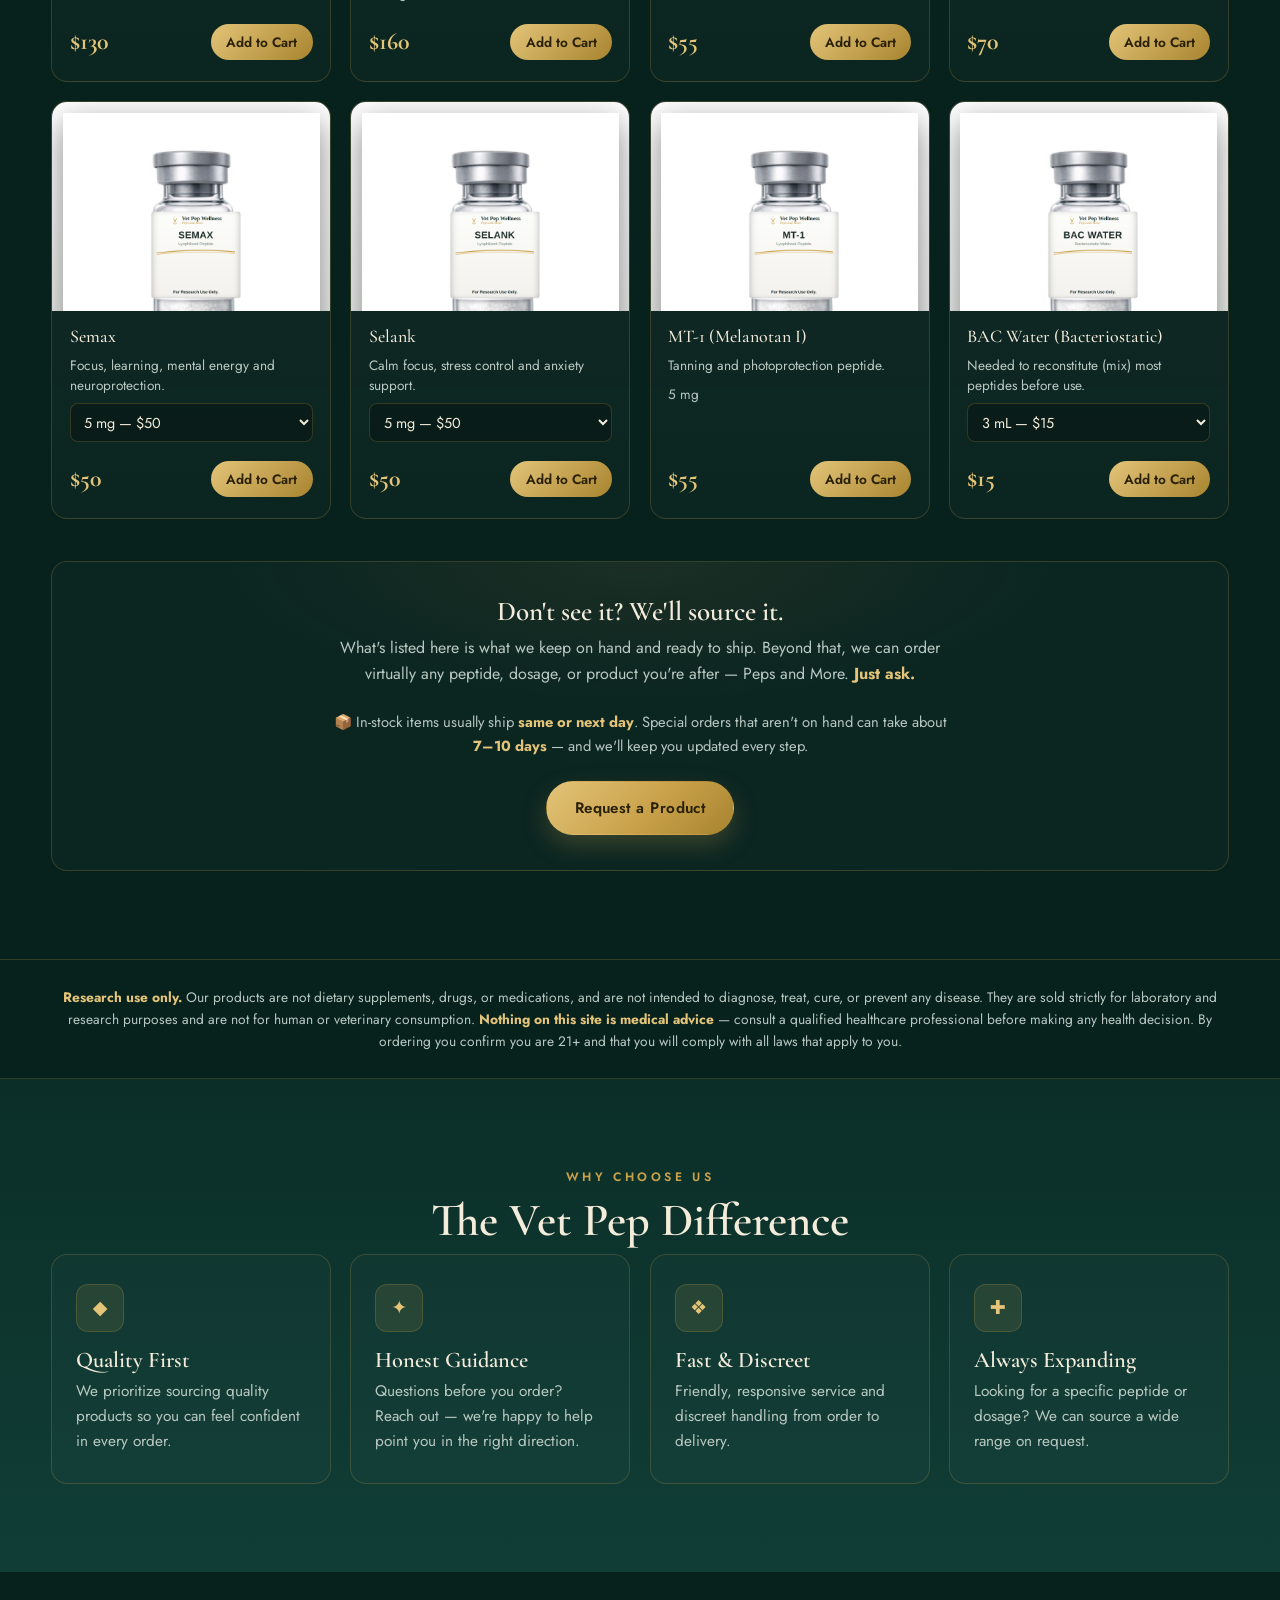
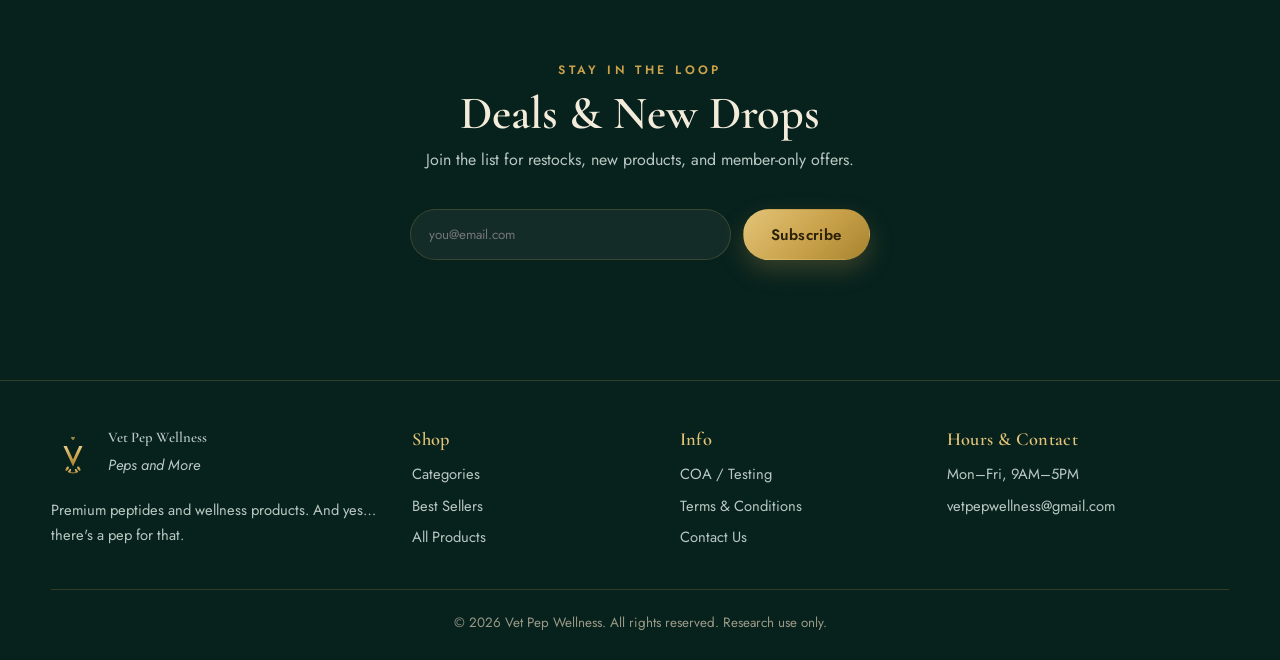
==== commit 2c907332: "Email-only ordering (remove checkout modal); fix dead vetpepwellness.com links to github.io; cache-b" ====
--- a/index.html
+++ b/index.html
@@ -6,25 +6,25 @@
   <title>Vet Pep Wellness — Peps and More</title>
   <meta name="description" content="Vet Pep Wellness — premium research peptides and wellness products. Peps and More. Veteran founded. GLP-1 analogs, geroprotectors, recovery and performance support." />
   <meta name="theme-color" content="#07211d" />
-  <link rel="canonical" href="https://vetpepwellness.com/" />
+  <link rel="canonical" href="https://vetpepwellness.github.io/website/" />
   <!-- Open Graph / social sharing -->
   <meta property="og:type" content="website" />
   <meta property="og:site_name" content="Vet Pep Wellness" />
   <meta property="og:title" content="Vet Pep Wellness — Peps and More" />
   <meta property="og:description" content="Premium peptides & wellness products. Veteran founded & operated. And yes… there's a pep for that." />
-  <meta property="og:url" content="https://vetpepwellness.com/" />
-  <meta property="og:image" content="https://vetpepwellness.com/assets/og-image.png" />
+  <meta property="og:url" content="https://vetpepwellness.github.io/website/" />
+  <meta property="og:image" content="https://vetpepwellness.github.io/website/assets/og-image.png" />
   <meta name="twitter:card" content="summary_large_image" />
   <meta name="twitter:title" content="Vet Pep Wellness — Peps and More" />
   <meta name="twitter:description" content="Premium peptides & wellness products. Veteran founded & operated." />
-  <meta name="twitter:image" content="https://vetpepwellness.com/assets/og-image.png" />
+  <meta name="twitter:image" content="https://vetpepwellness.github.io/website/assets/og-image.png" />
   <!-- NOTE: replace the vetpepwellness.com URLs above with your real domain. -->
   <link rel="icon" href="assets/logo.svg" type="image/svg+xml" />
   <link rel="apple-touch-icon" href="assets/logo.svg" />
   <link rel="preconnect" href="https://fonts.googleapis.com" />
   <link rel="preconnect" href="https://fonts.gstatic.com" crossorigin />
   <link href="https://fonts.googleapis.com/css2?family=Cormorant+Garamond:wght@500;600;700&family=Jost:wght@300;400;500;600&display=swap" rel="stylesheet" />
-  <link rel="stylesheet" href="styles.css?v=1783003021" />
+  <link rel="stylesheet" href="styles.css?v=1783644538" />
 </head>
 <body>
   <!-- Top bar -->
@@ -246,77 +246,12 @@
     <div class="cart-items" id="cart-items"><!-- injected --></div>
     <div class="cart-foot">
       <div class="cart-total"><span>Subtotal</span><span id="cart-subtotal">$0</span></div>
-      <p class="cart-note">Shipping calculated at checkout.</p>
-      <button class="btn btn-gold btn-block" id="checkout-btn" disabled>Checkout</button>
+      <p class="cart-note">Tap below to email us your order. We'll reply to confirm shipping, your total, and how to pay.</p>
+      <button class="btn btn-gold btn-block" id="email-order-btn" disabled>✉ Email Your Order</button>
     </div>
   </aside>
 
-  <!-- Checkout modal -->
-  <div class="modal-overlay" id="checkout-overlay" hidden>
-    <div class="modal" role="dialog" aria-modal="true" aria-labelledby="checkout-title">
-      <button class="modal-close" id="checkout-close" aria-label="Close">✕</button>
-      <h3 id="checkout-title">Review &amp; Place Order</h3>
-      <p class="modal-sub">Send us your order and we'll confirm availability, total (incl. shipping), and payment details.</p>
-      <div class="checkout-summary" id="checkout-summary"><!-- injected --></div>
-
-      <!-- BAC water reminder -->
-      <div class="bac-reminder" id="bac-reminder" hidden>
-        <p>💧 Most peptides need <strong>BAC water (3 mL)</strong> to mix before use. Did you forget yours?</p>
-        <button type="button" class="btn btn-gold" id="add-bac-btn">Add BAC Water 3 mL — $15</button>
-      </div>
-
-      <!-- Salesperson / referral code -->
-      <div class="referral">
-        <label for="referral-code">Have a salesperson or referral code? <span>(optional — get free BAC water)</span></label>
-        <div class="referral-row">
-          <input type="text" id="referral-code" placeholder="Enter code" autocomplete="off" />
-          <button type="button" class="btn btn-ghost" id="apply-code">Apply</button>
-        </div>
-        <p class="referral-status" id="referral-status"></p>
-      </div>
-
-      <p class="checkout-note">Most products require BAC water to reconstitute. In-stock items typically ship same or next day; anything we special-order for you can take about 7–10 days — we'll keep you posted either way. <strong>Research use only — not for human consumption and not medical advice.</strong> Must be 21+.</p>
-
-      <form class="checkout-form" id="checkout-form" novalidate>
-        <div class="form-row">
-          <label>First Name<input type="text" name="firstName" required autocomplete="given-name" /></label>
-          <label>Last Name<input type="text" name="lastName" required autocomplete="family-name" /></label>
-        </div>
-        <label>Email<input type="email" name="email" required autocomplete="email" /></label>
-        <label>Phone <span class="opt">(optional)</span><input type="tel" name="phone" autocomplete="tel" /></label>
-        <label>Street Address<input type="text" name="street" required autocomplete="address-line1" /></label>
-        <div class="form-row">
-          <label>City<input type="text" name="city" required autocomplete="address-level2" /></label>
-          <label>State<input type="text" name="state" required autocomplete="address-level1" /></label>
-        </div>
-        <label>ZIP Code<input type="text" name="zip" required inputmode="numeric" autocomplete="postal-code" /></label>
-        <button type="submit" class="btn btn-gold btn-block">Place Order</button>
-        <p class="form-hint" id="checkout-hint"></p>
-      </form>
-
-      <!-- Confirmation (shown after Place Order) -->
-      <div class="order-channels" id="order-channels" hidden>
-        <p class="order-sent-title">✓ Order received!</p>
-        <p class="order-sent-desc">We've logged your order and we'll reach out to confirm your total (including shipping). To speed things up, go ahead and send payment using an option below — add your name in the note so we can match it.</p>
-        <div class="pay-methods">
-          <p class="pay-title">Pay by</p>
-          <div class="pay-links">
-            <a class="pay-link" href="https://cash.app/$vetpepwellness" target="_blank" rel="noopener">💵 Cash App — $vetpepwellness</a>
-            <a class="pay-link" href="https://www.venmo.com/u/vetpepwellness" target="_blank" rel="noopener">🅥 Venmo — @vetpepwellness</a>
-            <a class="pay-link" href="https://cash.app/launch/bitcoin/$vetpepwellness/KtneJ3fp2a" target="_blank" rel="noopener">₿ Bitcoin (via Cash App)</a>
-            <span class="pay-link static">🤝 Cash — local pickup or delivery around Lubbock &amp; West Texas</span>
-          </div>
-          <p class="pay-note">Send payment once we confirm your total, and add your name in the note so we can match it to your order.</p>
-        </div>
-        <p class="order-channels-note">Have a question, or want a copy for your records?</p>
-        <div class="channel-btns">
-          <a class="btn btn-ghost channel-btn" id="ch-email" href="#">✉ Email Us</a>
-          <button class="btn btn-ghost channel-btn" id="ch-copy" type="button">⧉ Copy Order</button>
-        </div>
-      </div>
-    </div>
-  </div>
-
-  <script src="script.js?v=1783003021"></script>
+
+  <script src="script.js?v=1783644538"></script>
 </body>
 </html>
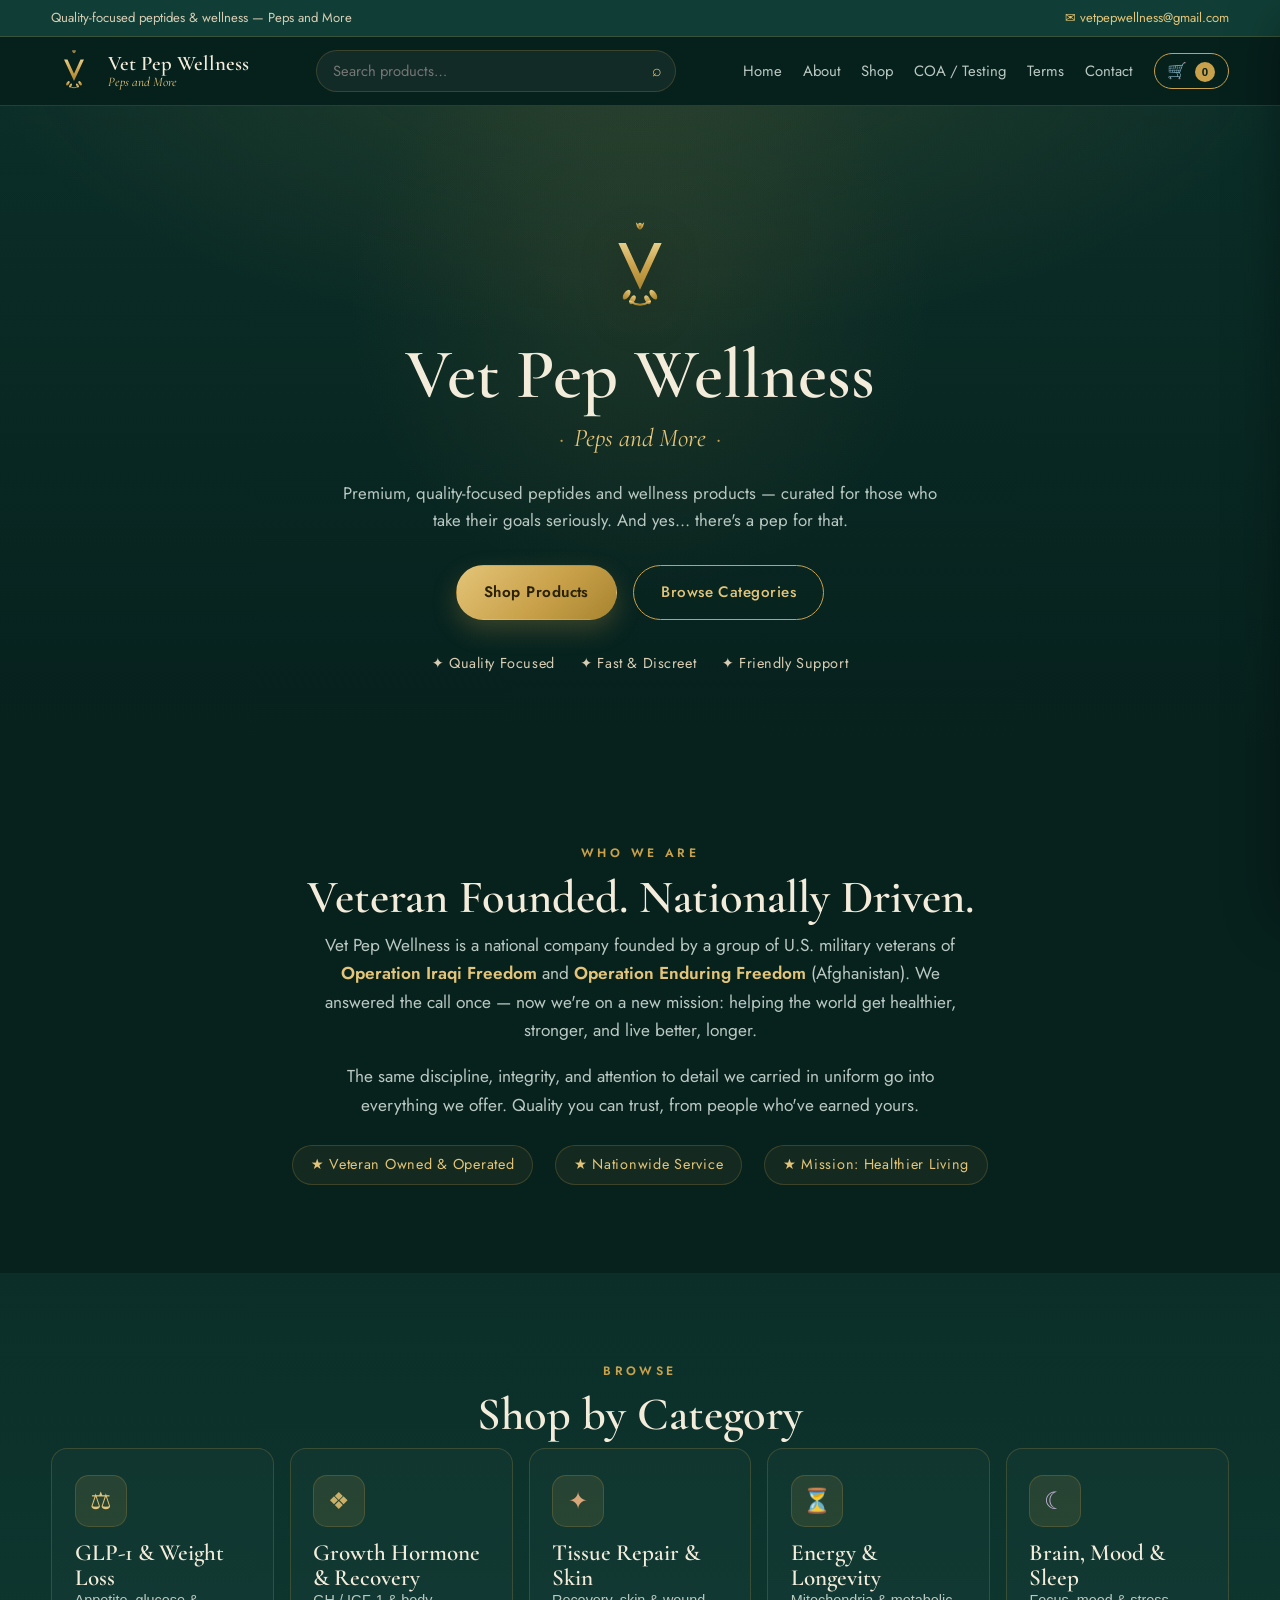
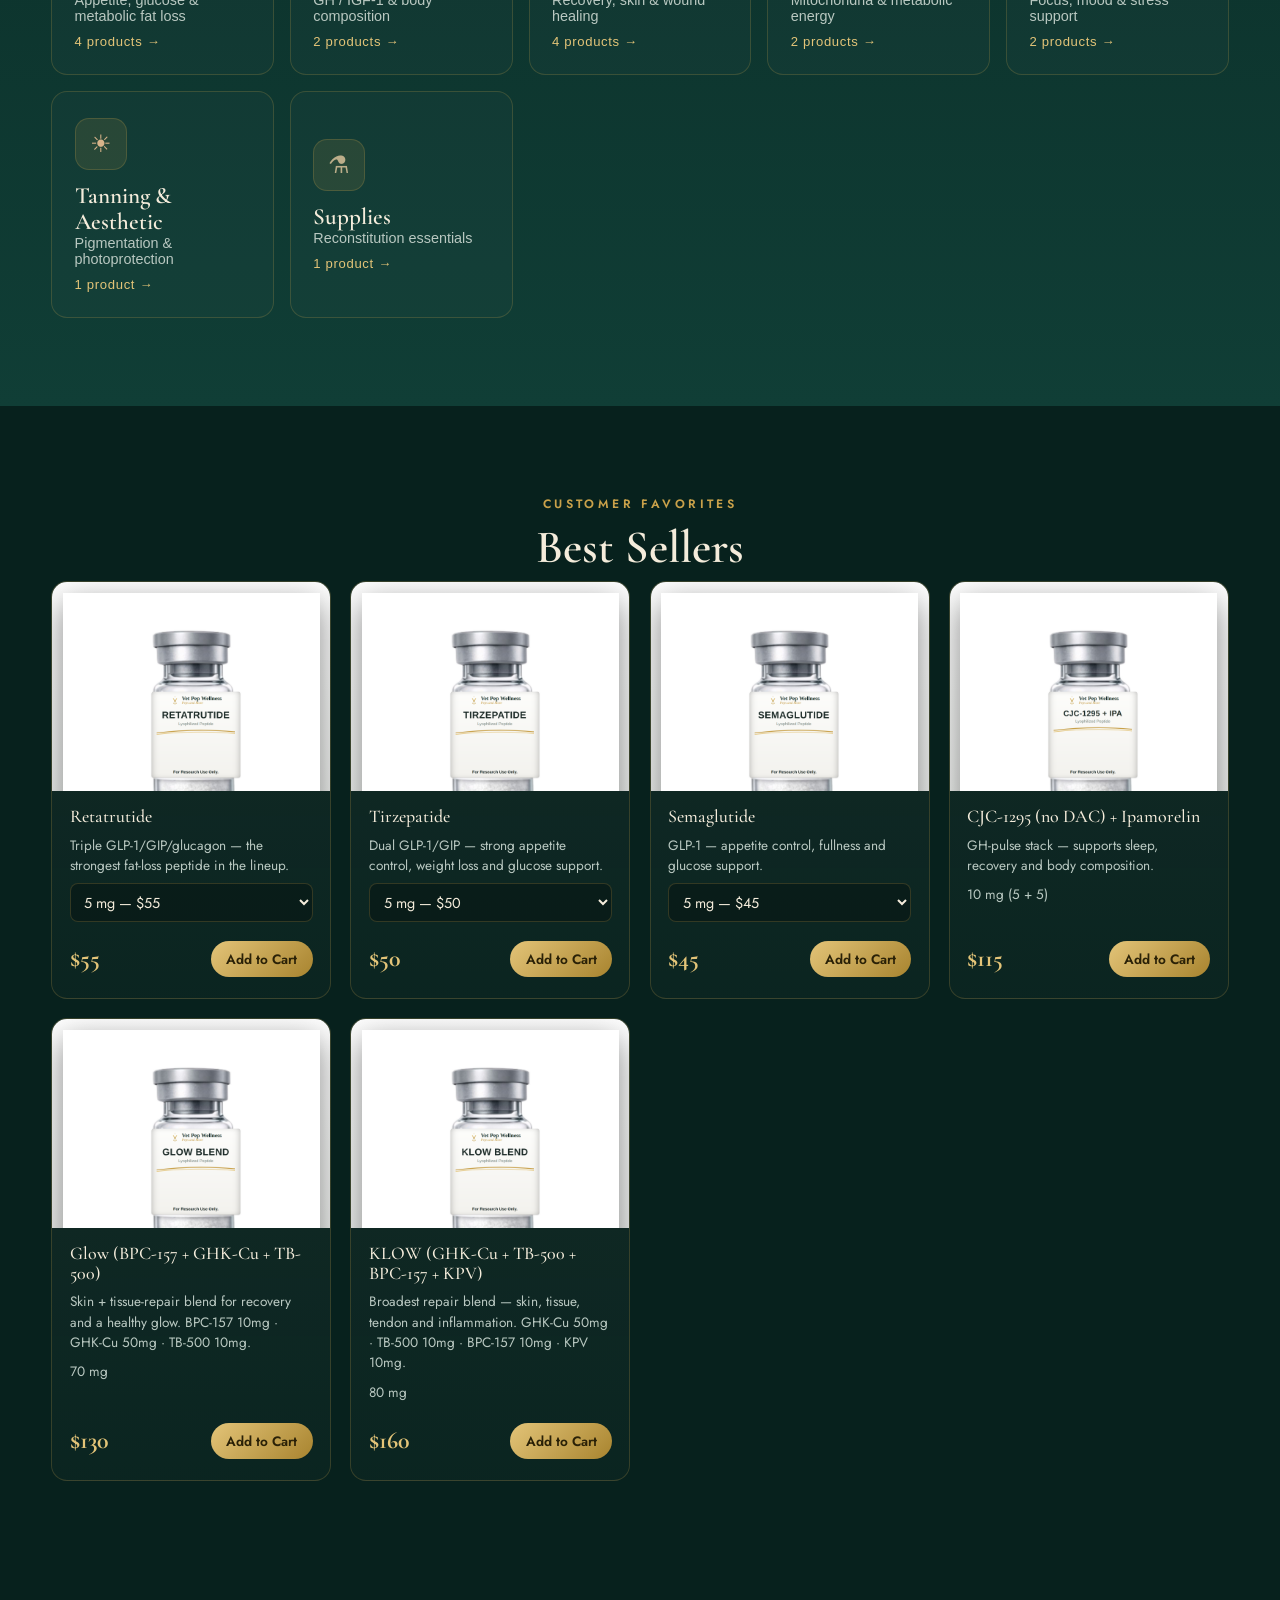
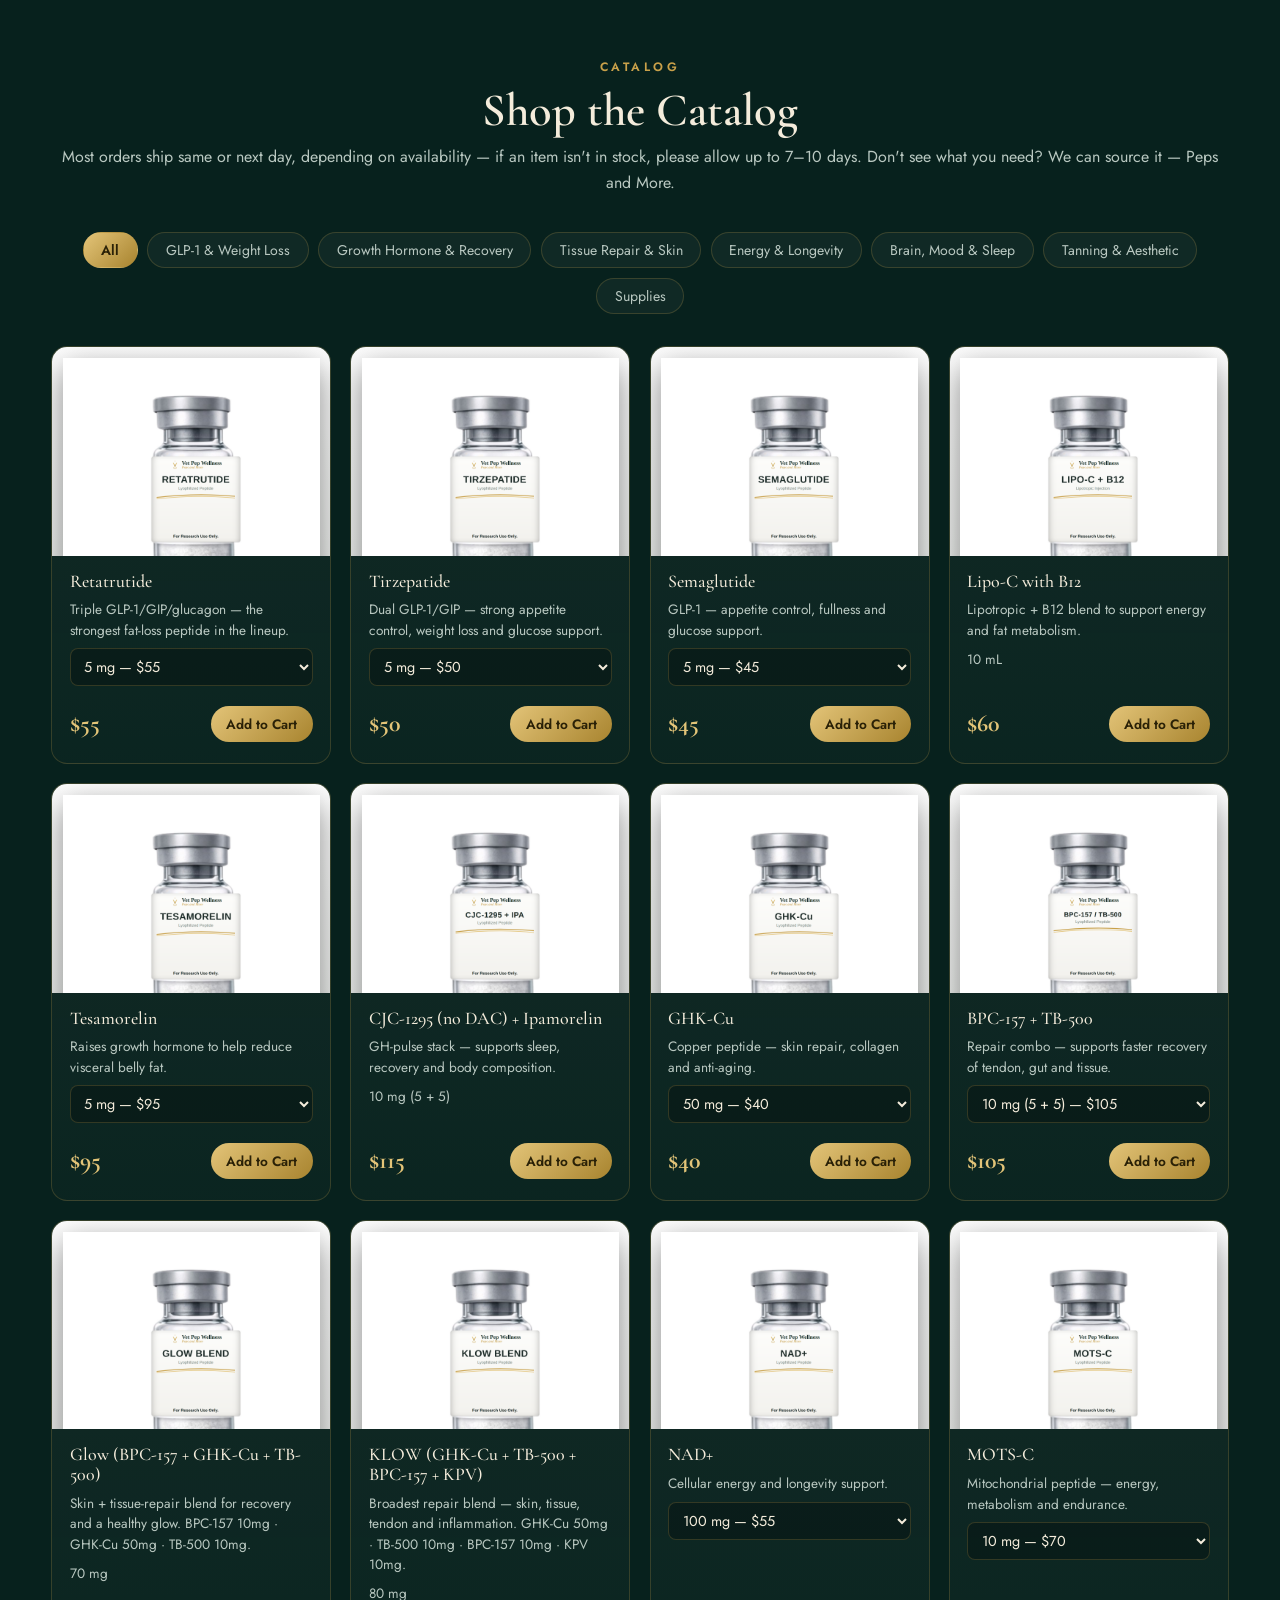
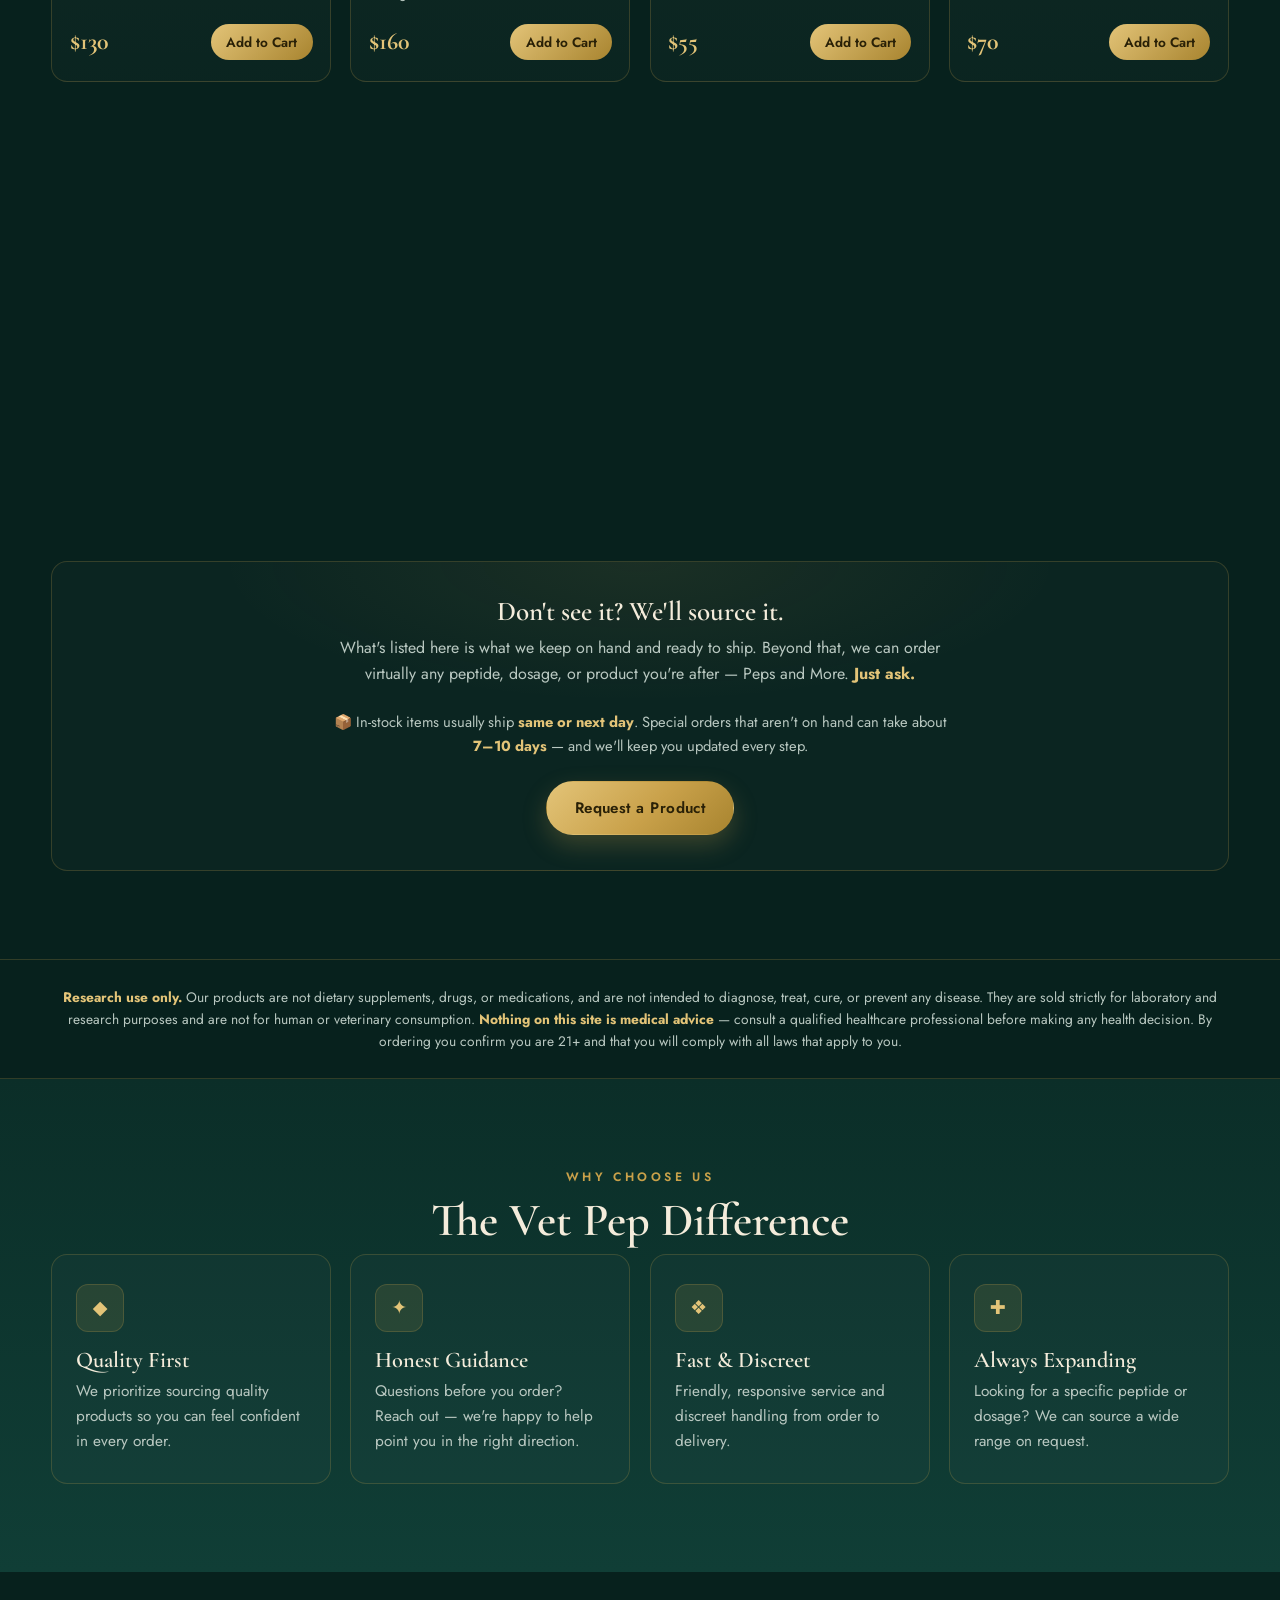
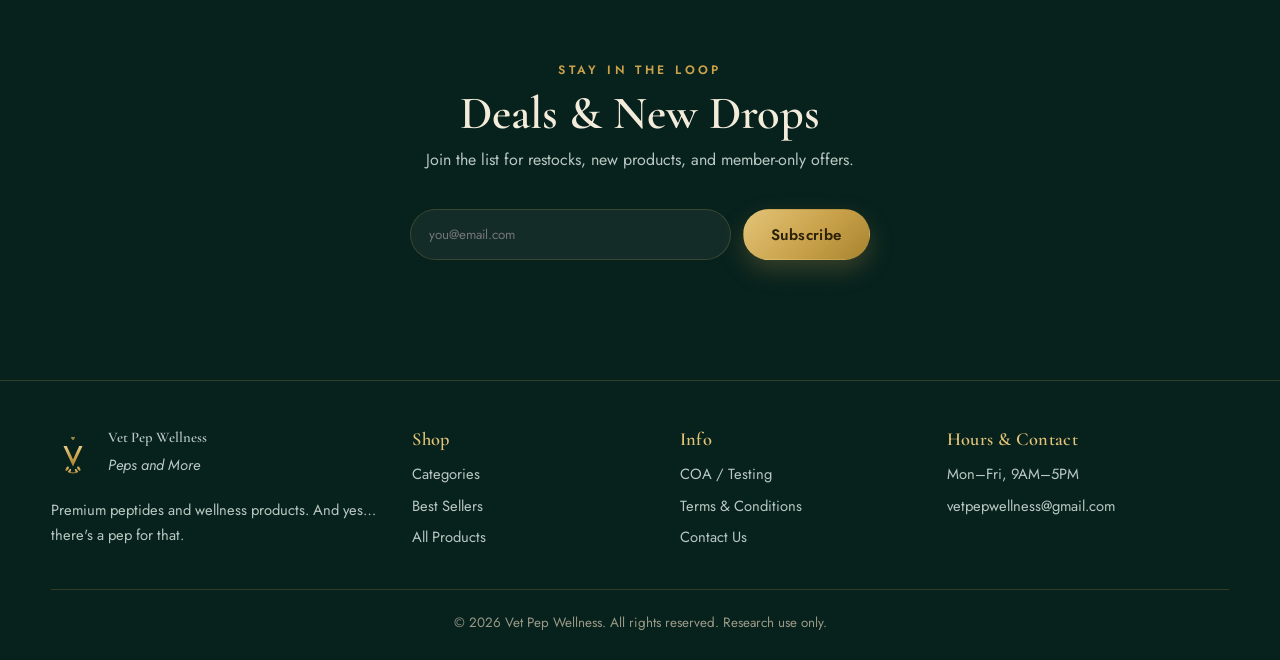
==== commit c701635f: "Fix: close mobile nav menu when a nav link is tapped (About/Shop anchor links left it open over the " ====
--- a/index.html
+++ b/index.html
@@ -24,7 +24,7 @@
   <link rel="preconnect" href="https://fonts.googleapis.com" />
   <link rel="preconnect" href="https://fonts.gstatic.com" crossorigin />
   <link href="https://fonts.googleapis.com/css2?family=Cormorant+Garamond:wght@500;600;700&family=Jost:wght@300;400;500;600&display=swap" rel="stylesheet" />
-  <link rel="stylesheet" href="styles.css?v=1783644538" />
+  <link rel="stylesheet" href="styles.css?v=1783645414" />
 </head>
 <body>
   <!-- Top bar -->
@@ -252,6 +252,6 @@
   </aside>
 
 
-  <script src="script.js?v=1783644538"></script>
+  <script src="script.js?v=1783645414"></script>
 </body>
 </html>
